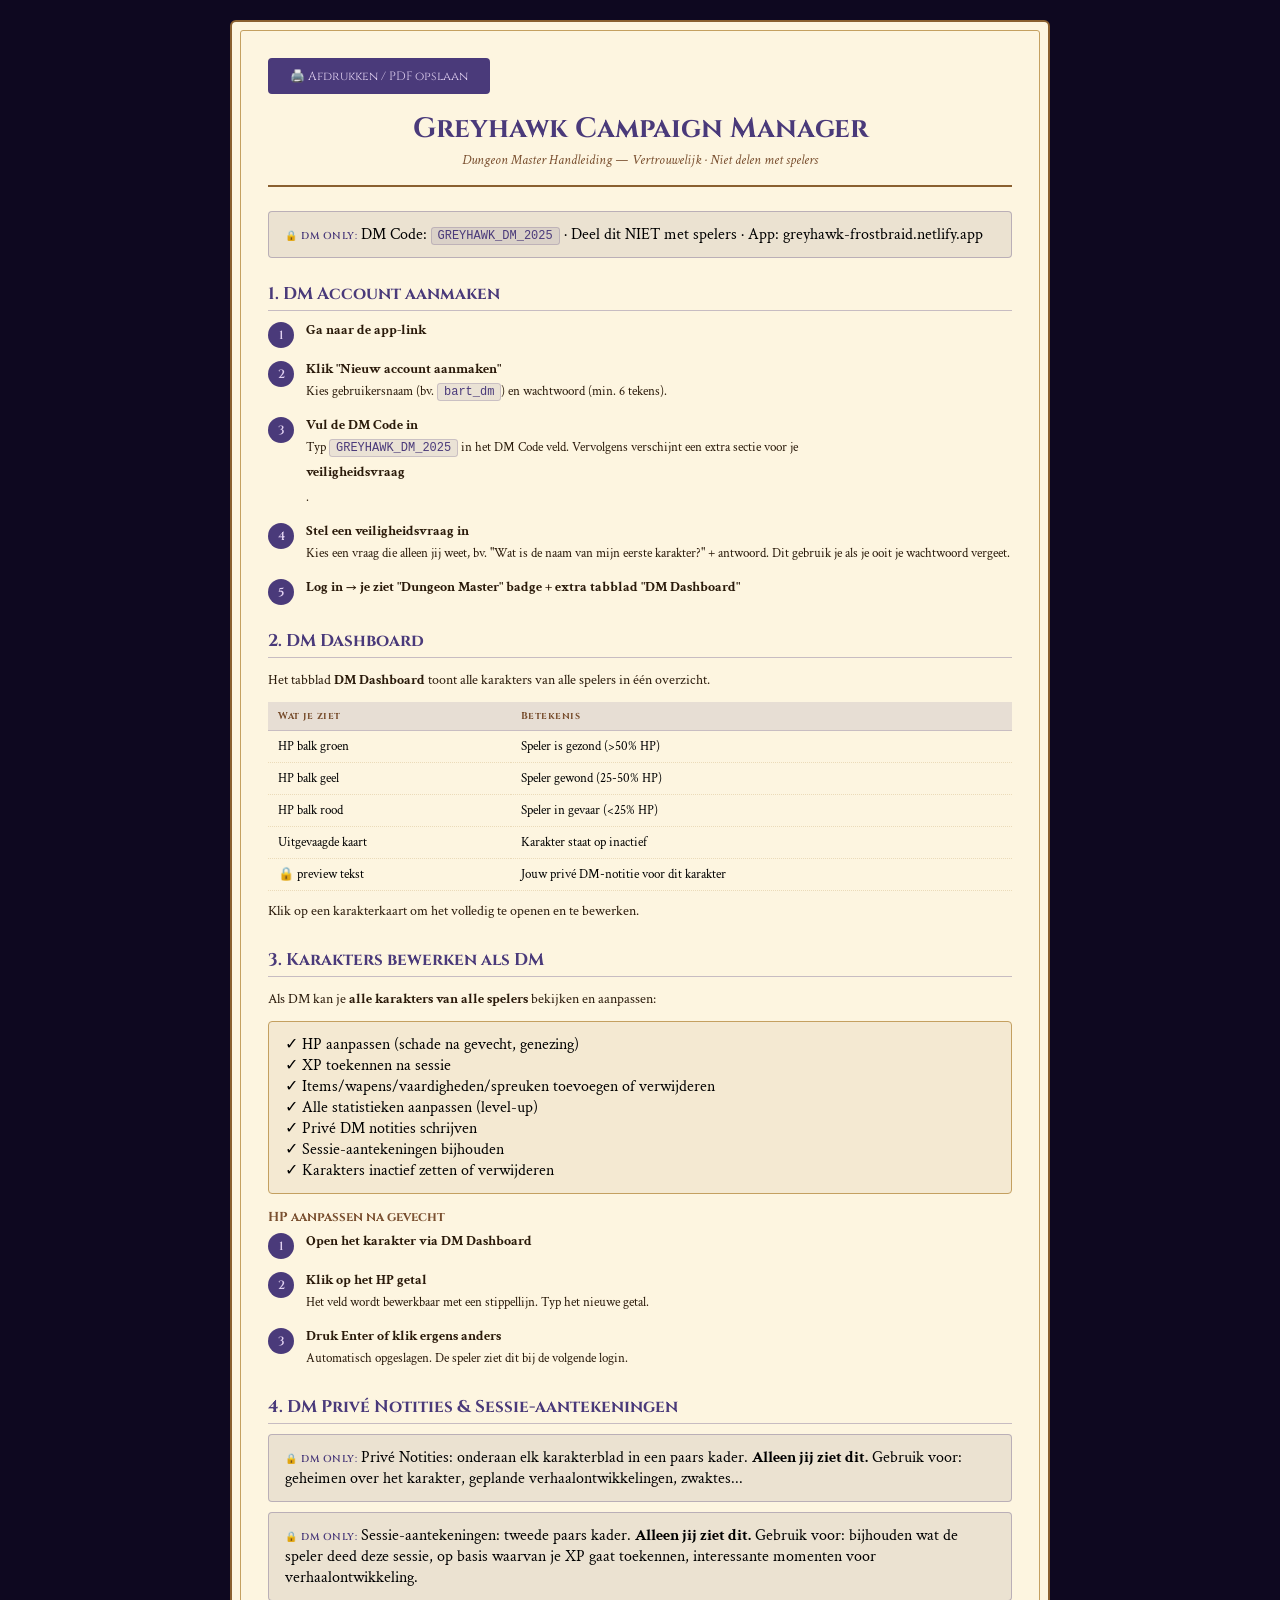
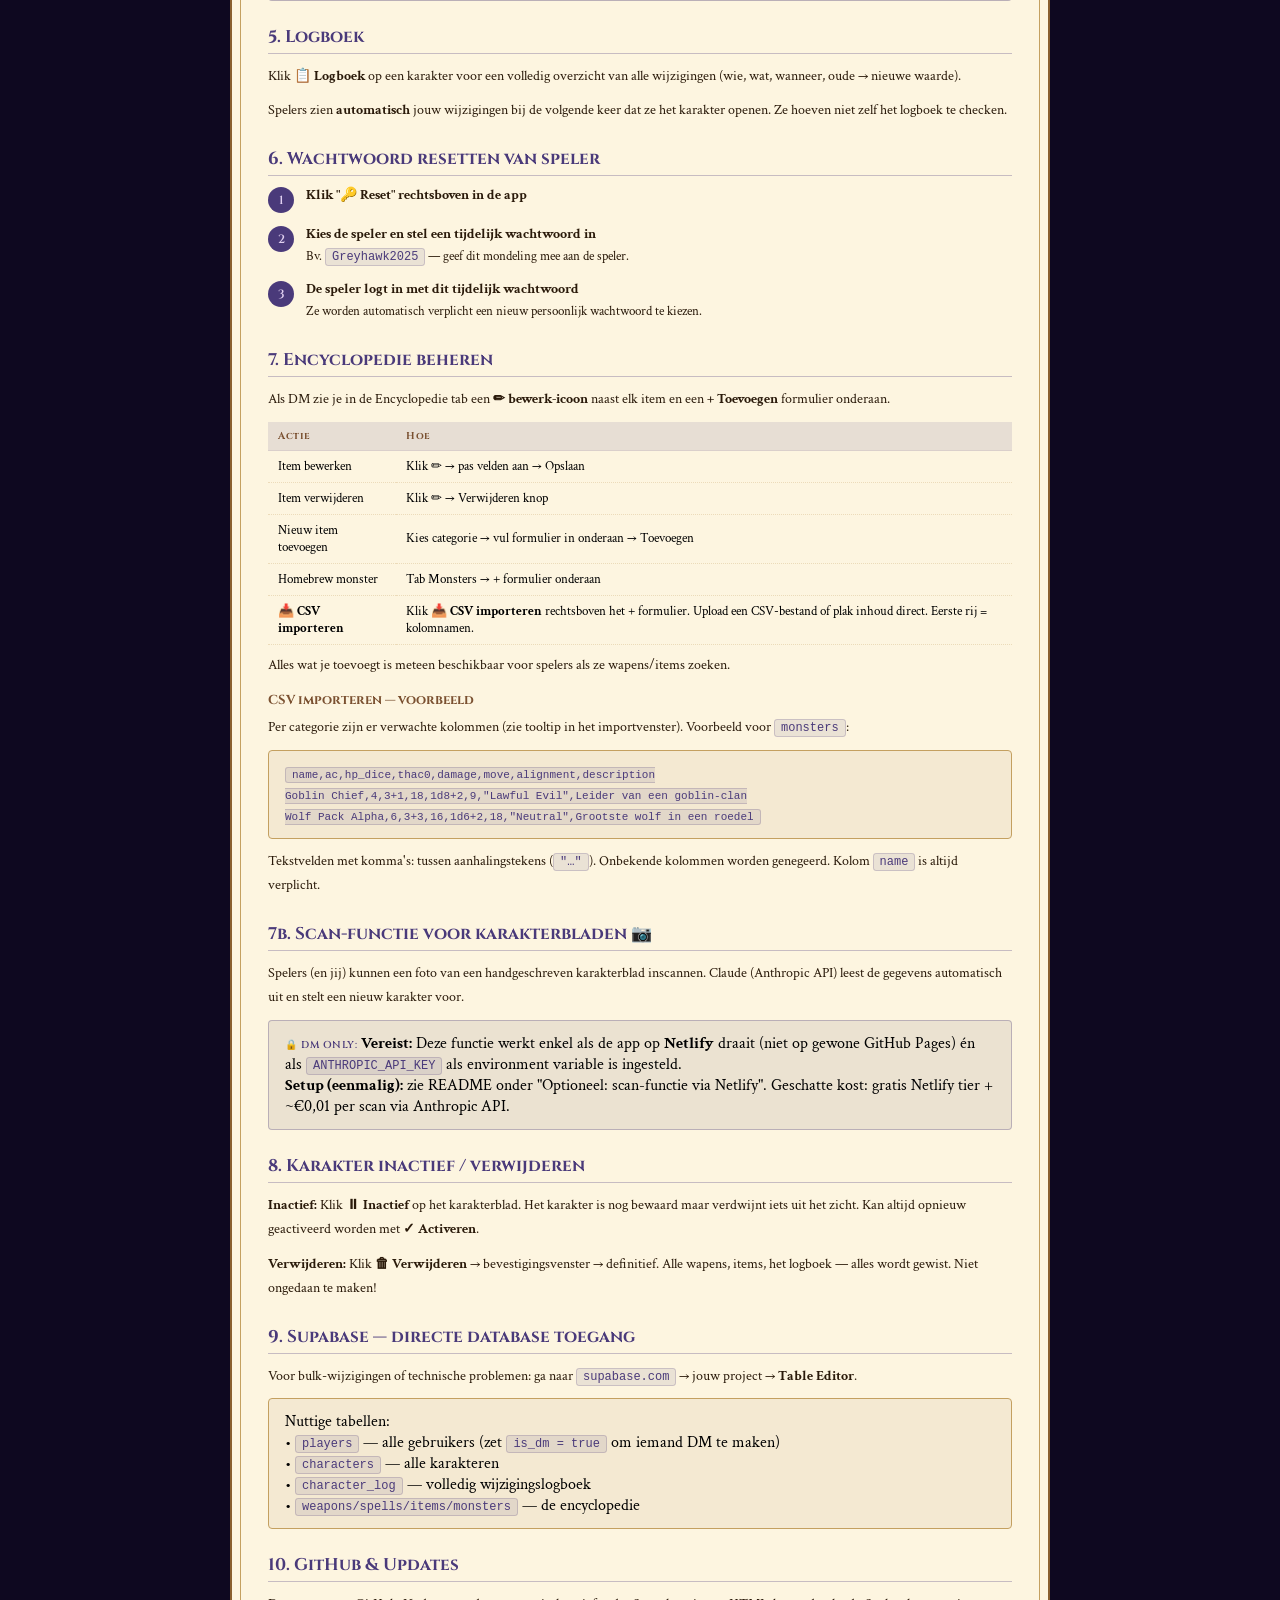
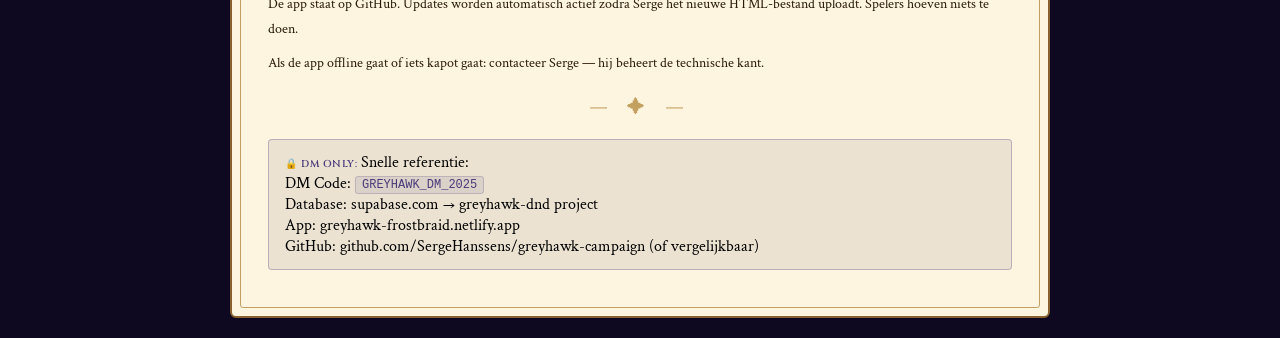
==== handleiding_dm.html @ 98d346c7 "Initial release: Greyhawk Campaign Manager v1.0 Application: - Single-page app split in index.html /" ====
<!DOCTYPE html>
<html lang="nl">
<head>
<meta charset="UTF-8">
<meta name="viewport" content="width=device-width, initial-scale=1.0">
<title>Greyhawk — DM Handleiding (Vertrouwelijk)</title>
<style>
@import url('https://fonts.googleapis.com/css2?family=Cinzel:wght@400;600&family=Crimson+Text:ital,wght@0,400;0,600;1,400&display=swap');
:root{--parch:#fdf5e0;--ink:#2a1a0a;--ink3:#7a5030;--border:#8a6030;--rust:#8a2010;--rust2:#c03020;--blue2:#2a5a9a;--divider:#c4a060;--dm:#1a1030;--dm2:#4a3a7a;--dmt:#c0a0f0;}
*{box-sizing:border-box;margin:0;padding:0;}
body{background:#0e0820;font-family:'Crimson Text',serif;padding:20px;}
.page{max-width:820px;margin:0 auto;background:var(--parch);border:2px solid var(--border);border-radius:6px;padding:36px;position:relative;}
.page::before{content:'';position:absolute;inset:8px;border:1px solid var(--divider);border-radius:3px;pointer-events:none;}
h1{font-family:'Cinzel',serif;font-size:28px;color:var(--dm2);text-align:center;margin-bottom:4px;}
.sub{text-align:center;font-style:italic;color:var(--ink3);font-size:14px;margin-bottom:24px;padding-bottom:16px;border-bottom:2px solid var(--border);}
h2{font-family:'Cinzel',serif;font-size:17px;color:var(--dm2);margin:24px 0 10px;padding-bottom:5px;border-bottom:1px solid rgba(74,58,122,.3);}
h3{font-family:'Cinzel',serif;font-size:13px;color:var(--ink3);margin:14px 0 6px;}
p{font-size:14px;color:var(--ink);line-height:1.75;margin-bottom:10px;}
.box{background:rgba(139,96,48,.08);border:1px solid var(--divider);border-radius:4px;padding:12px 16px;margin:10px 0;}
.dm-box{background:rgba(26,16,48,.08);border:1px solid rgba(74,58,122,.3);border-radius:4px;padding:12px 16px;margin:10px 0;}
.dm-box::before{content:'🔒 DM ONLY: ';font-family:'Cinzel',serif;font-size:10px;font-weight:600;color:var(--dm2);letter-spacing:.5px;}
.warn{background:rgba(138,32,16,.06);border:1px solid rgba(138,32,16,.25);border-radius:4px;padding:10px 14px;margin:10px 0;}
.step{display:flex;gap:12px;margin-bottom:12px;align-items:flex-start;}
.n{background:var(--dm2);color:#e0d0f0;border-radius:50%;width:26px;height:26px;display:flex;align-items:center;justify-content:center;font-family:'Cinzel',serif;font-size:12px;font-weight:600;flex-shrink:0;margin-top:1px;}
.sc{flex:1;}
.sc strong{display:block;font-size:14px;color:var(--ink);margin-bottom:3px;}
.sc p{margin:0;font-size:13px;}
code{background:rgba(74,58,122,.1);border:1px solid rgba(74,58,122,.2);border-radius:3px;padding:1px 6px;font-family:monospace;font-size:12px;color:var(--dm2);}
table{width:100%;border-collapse:collapse;font-size:13px;margin:8px 0;}
th{background:rgba(74,58,122,.12);padding:7px 10px;text-align:left;font-family:'Cinzel',serif;font-size:10px;color:var(--ink3);letter-spacing:.5px;border-bottom:1px solid rgba(74,58,122,.2);}
td{padding:7px 10px;border-bottom:1px dotted rgba(196,160,96,.3);}
.ornament{text-align:center;color:var(--divider);font-size:18px;margin:20px 0;letter-spacing:8px;}
.btn{font-family:'Cinzel',serif;font-size:12px;padding:8px 20px;border-radius:4px;cursor:pointer;border:2px solid var(--dm2);background:var(--dm2);color:#e0d0f0;margin-bottom:16px;}
@media print{.btn{display:none;}.page{border:none;padding:20px;}}
</style>
</head>
<body>
<div class="page">
<button class="btn" onclick="window.print()">🖨️ Afdrukken / PDF opslaan</button>

<h1>Greyhawk Campaign Manager</h1>
<div class="sub">Dungeon Master Handleiding — Vertrouwelijk · Niet delen met spelers</div>

<div class="dm-box" style="margin-bottom:20px;">
DM Code: <code>GREYHAWK_DM_2025</code> · Deel dit NIET met spelers · App: greyhawk-frostbraid.netlify.app
</div>

<h2>1. DM Account aanmaken</h2>
<div class="step"><div class="n">1</div><div class="sc"><strong>Ga naar de app-link</strong></div></div>
<div class="step"><div class="n">2</div><div class="sc"><strong>Klik "Nieuw account aanmaken"</strong><p>Kies gebruikersnaam (bv. <code>bart_dm</code>) en wachtwoord (min. 6 tekens).</p></div></div>
<div class="step"><div class="n">3</div><div class="sc"><strong>Vul de DM Code in</strong><p>Typ <code>GREYHAWK_DM_2025</code> in het DM Code veld. Vervolgens verschijnt een extra sectie voor je <strong>veiligheidsvraag</strong>.</p></div></div>
<div class="step"><div class="n">4</div><div class="sc"><strong>Stel een veiligheidsvraag in</strong><p>Kies een vraag die alleen jij weet, bv. "Wat is de naam van mijn eerste karakter?" + antwoord. Dit gebruik je als je ooit je wachtwoord vergeet.</p></div></div>
<div class="step"><div class="n">5</div><div class="sc"><strong>Log in → je ziet "Dungeon Master" badge + extra tabblad "DM Dashboard"</strong></div></div>

<h2>2. DM Dashboard</h2>
<p>Het tabblad <strong>DM Dashboard</strong> toont alle karakters van alle spelers in één overzicht.</p>
<table>
<tr><th>Wat je ziet</th><th>Betekenis</th></tr>
<tr><td>HP balk groen</td><td>Speler is gezond (>50% HP)</td></tr>
<tr><td>HP balk geel</td><td>Speler gewond (25-50% HP)</td></tr>
<tr><td>HP balk rood</td><td>Speler in gevaar (<25% HP)</td></tr>
<tr><td>Uitgevaagde kaart</td><td>Karakter staat op inactief</td></tr>
<tr><td>🔒 preview tekst</td><td>Jouw privé DM-notitie voor dit karakter</td></tr>
</table>
<p>Klik op een karakterkaart om het volledig te openen en te bewerken.</p>

<h2>3. Karakters bewerken als DM</h2>
<p>Als DM kan je <strong>alle karakters van alle spelers</strong> bekijken en aanpassen:</p>
<div class="box">
✓ HP aanpassen (schade na gevecht, genezing)<br>
✓ XP toekennen na sessie<br>
✓ Items/wapens/vaardigheden/spreuken toevoegen of verwijderen<br>
✓ Alle statistieken aanpassen (level-up)<br>
✓ Privé DM notities schrijven<br>
✓ Sessie-aantekeningen bijhouden<br>
✓ Karakters inactief zetten of verwijderen
</div>

<h3>HP aanpassen na gevecht</h3>
<div class="step"><div class="n">1</div><div class="sc"><strong>Open het karakter via DM Dashboard</strong></div></div>
<div class="step"><div class="n">2</div><div class="sc"><strong>Klik op het HP getal</strong><p>Het veld wordt bewerkbaar met een stippellijn. Typ het nieuwe getal.</p></div></div>
<div class="step"><div class="n">3</div><div class="sc"><strong>Druk Enter of klik ergens anders</strong><p>Automatisch opgeslagen. De speler ziet dit bij de volgende login.</p></div></div>

<h2>4. DM Privé Notities & Sessie-aantekeningen</h2>
<div class="dm-box">Privé Notities: onderaan elk karakterblad in een paars kader. <strong>Alleen jij ziet dit.</strong> Gebruik voor: geheimen over het karakter, geplande verhaalontwikkelingen, zwaktes...</div>
<div class="dm-box">Sessie-aantekeningen: tweede paars kader. <strong>Alleen jij ziet dit.</strong> Gebruik voor: bijhouden wat de speler deed deze sessie, op basis waarvan je XP gaat toekennen, interessante momenten voor verhaalontwikkeling.</div>

<h2>5. Logboek</h2>
<p>Klik <strong>📋 Logboek</strong> op een karakter voor een volledig overzicht van alle wijzigingen (wie, wat, wanneer, oude → nieuwe waarde).</p>
<p>Spelers zien <strong>automatisch</strong> jouw wijzigingen bij de volgende keer dat ze het karakter openen. Ze hoeven niet zelf het logboek te checken.</p>

<h2>6. Wachtwoord resetten van speler</h2>
<div class="step"><div class="n">1</div><div class="sc"><strong>Klik "🔑 Reset" rechtsboven in de app</strong></div></div>
<div class="step"><div class="n">2</div><div class="sc"><strong>Kies de speler en stel een tijdelijk wachtwoord in</strong><p>Bv. <code>Greyhawk2025</code> — geef dit mondeling mee aan de speler.</p></div></div>
<div class="step"><div class="n">3</div><div class="sc"><strong>De speler logt in met dit tijdelijk wachtwoord</strong><p>Ze worden automatisch verplicht een nieuw persoonlijk wachtwoord te kiezen.</p></div></div>

<h2>7. Encyclopedie beheren</h2>
<p>Als DM zie je in de Encyclopedie tab een <strong>✏ bewerk-icoon</strong> naast elk item en een <strong>+ Toevoegen</strong> formulier onderaan.</p>
<table>
<tr><th>Actie</th><th>Hoe</th></tr>
<tr><td>Item bewerken</td><td>Klik ✏ → pas velden aan → Opslaan</td></tr>
<tr><td>Item verwijderen</td><td>Klik ✏ → Verwijderen knop</td></tr>
<tr><td>Nieuw item toevoegen</td><td>Kies categorie → vul formulier in onderaan → Toevoegen</td></tr>
<tr><td>Homebrew monster</td><td>Tab Monsters → + formulier onderaan</td></tr>
<tr><td><strong>📥 CSV importeren</strong></td><td>Klik <strong>📥 CSV importeren</strong> rechtsboven het + formulier. Upload een CSV-bestand of plak inhoud direct. Eerste rij = kolomnamen.</td></tr>
</table>
<p>Alles wat je toevoegt is meteen beschikbaar voor spelers als ze wapens/items zoeken.</p>

<h3>CSV importeren — voorbeeld</h3>
<p>Per categorie zijn er verwachte kolommen (zie tooltip in het importvenster). Voorbeeld voor <code>monsters</code>:</p>
<div class="box">
<code style="white-space:pre;font-size:11px;">name,ac,hp_dice,thac0,damage,move,alignment,description
Goblin Chief,4,3+1,18,1d8+2,9,"Lawful Evil",Leider van een goblin-clan
Wolf Pack Alpha,6,3+3,16,1d6+2,18,"Neutral",Grootste wolf in een roedel</code>
</div>
<p>Tekstvelden met komma's: tussen aanhalingstekens (<code>"…"</code>). Onbekende kolommen worden genegeerd. Kolom <code>name</code> is altijd verplicht.</p>

<h2>7b. Scan-functie voor karakterbladen 📷</h2>
<p>Spelers (en jij) kunnen een foto van een handgeschreven karakterblad inscannen. Claude (Anthropic API) leest de gegevens automatisch uit en stelt een nieuw karakter voor.</p>
<div class="dm-box">
<strong>Vereist:</strong> Deze functie werkt enkel als de app op <strong>Netlify</strong> draait (niet op gewone GitHub Pages) én als <code>ANTHROPIC_API_KEY</code> als environment variable is ingesteld.<br>
<strong>Setup (eenmalig):</strong> zie README onder "Optioneel: scan-functie via Netlify". Geschatte kost: gratis Netlify tier + ~€0,01 per scan via Anthropic API.
</div>

<h2>8. Karakter inactief / verwijderen</h2>
<p><strong>Inactief:</strong> Klik <strong>⏸ Inactief</strong> op het karakterblad. Het karakter is nog bewaard maar verdwijnt iets uit het zicht. Kan altijd opnieuw geactiveerd worden met <strong>✓ Activeren</strong>.</p>
<p><strong>Verwijderen:</strong> Klik <strong>🗑 Verwijderen</strong> → bevestigingsvenster → definitief. Alle wapens, items, het logboek — alles wordt gewist. Niet ongedaan te maken!</p>

<h2>9. Supabase — directe database toegang</h2>
<p>Voor bulk-wijzigingen of technische problemen: ga naar <code>supabase.com</code> → jouw project → <strong>Table Editor</strong>.</p>
<div class="box">
Nuttige tabellen:<br>
• <code>players</code> — alle gebruikers (zet <code>is_dm = true</code> om iemand DM te maken)<br>
• <code>characters</code> — alle karakteren<br>
• <code>character_log</code> — volledig wijzigingslogboek<br>
• <code>weapons/spells/items/monsters</code> — de encyclopedie
</div>

<h2>10. GitHub & Updates</h2>
<p>De app staat op GitHub. Updates worden automatisch actief zodra Serge het nieuwe HTML-bestand uploadt. Spelers hoeven niets te doen.</p>
<p>Als de app offline gaat of iets kapot gaat: contacteer Serge — hij beheert de technische kant.</p>

<div class="ornament">⸻ ✦ ⸻</div>
<div class="dm-box">
Snelle referentie:<br>
DM Code: <code>GREYHAWK_DM_2025</code><br>
Database: supabase.com → greyhawk-dnd project<br>
App: greyhawk-frostbraid.netlify.app<br>
GitHub: github.com/SergeHanssens/greyhawk-campaign (of vergelijkbaar)
</div>
</div>
</body>
</html>
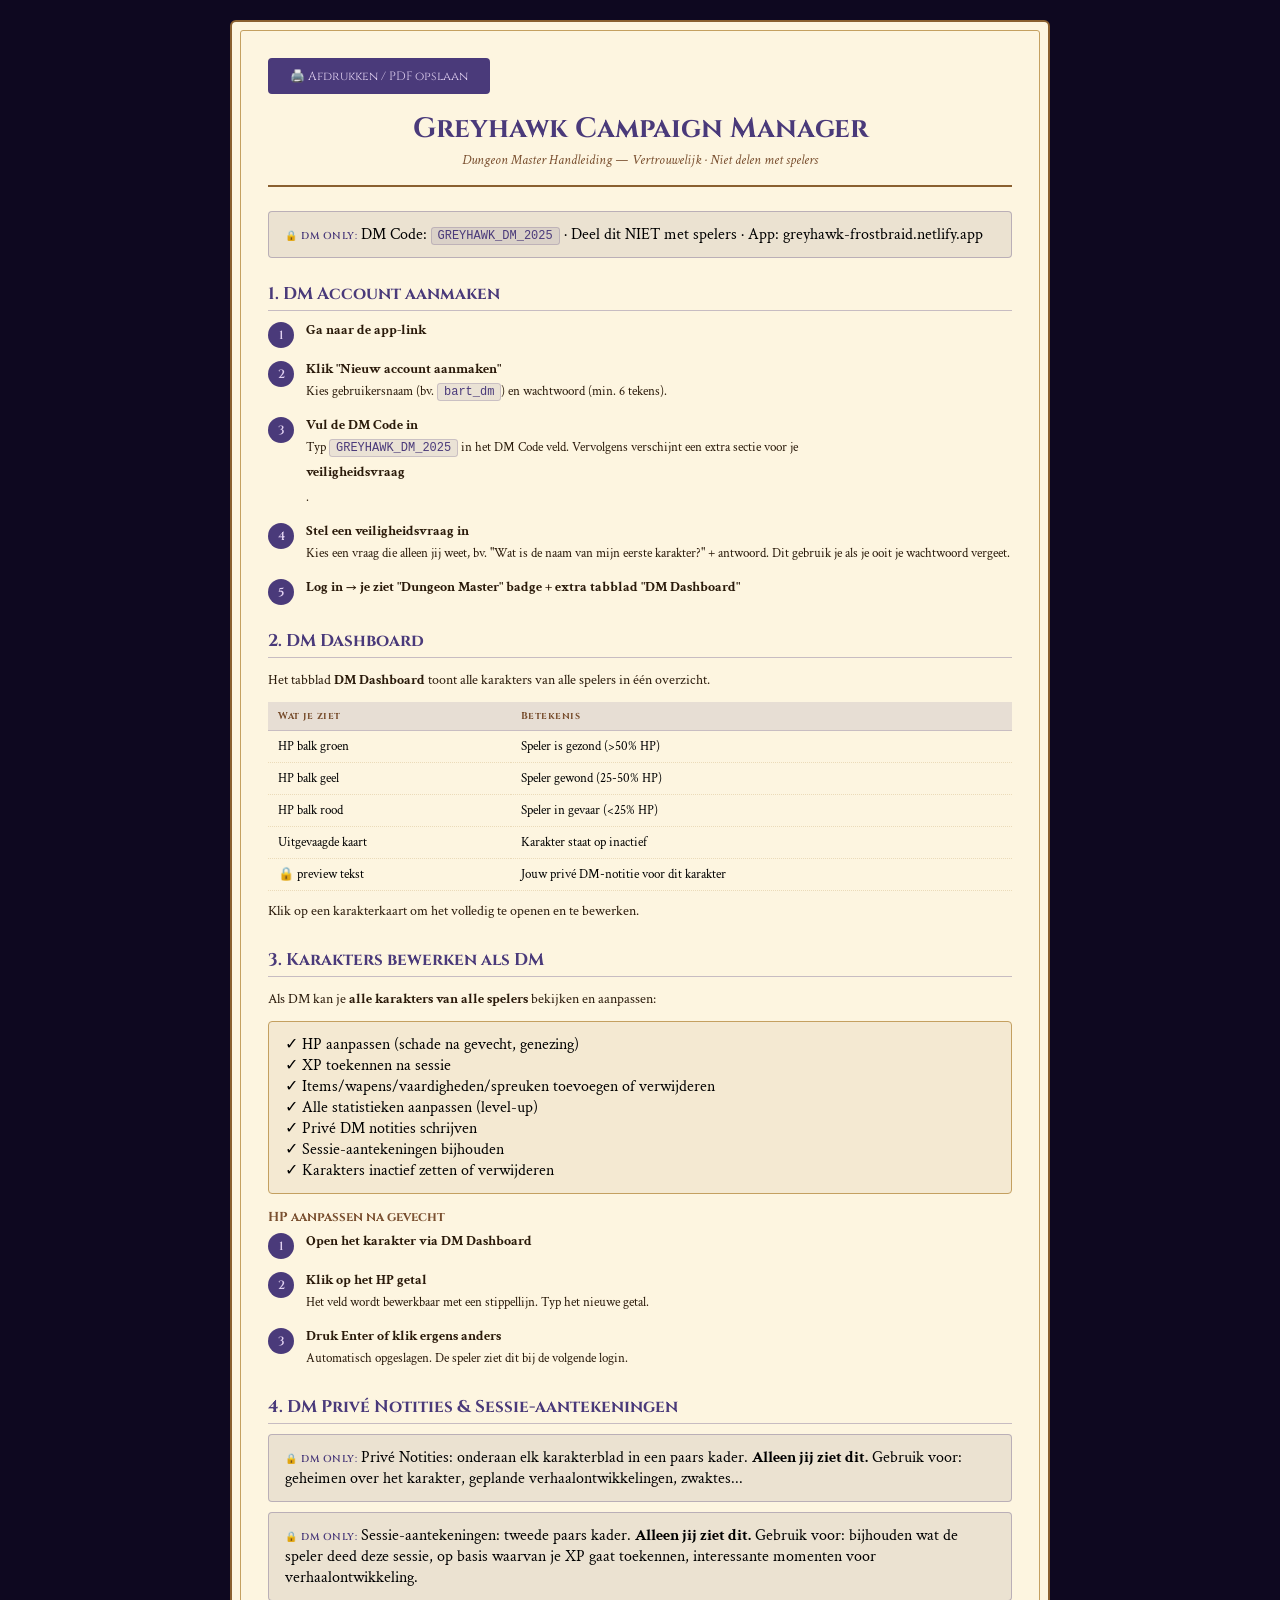
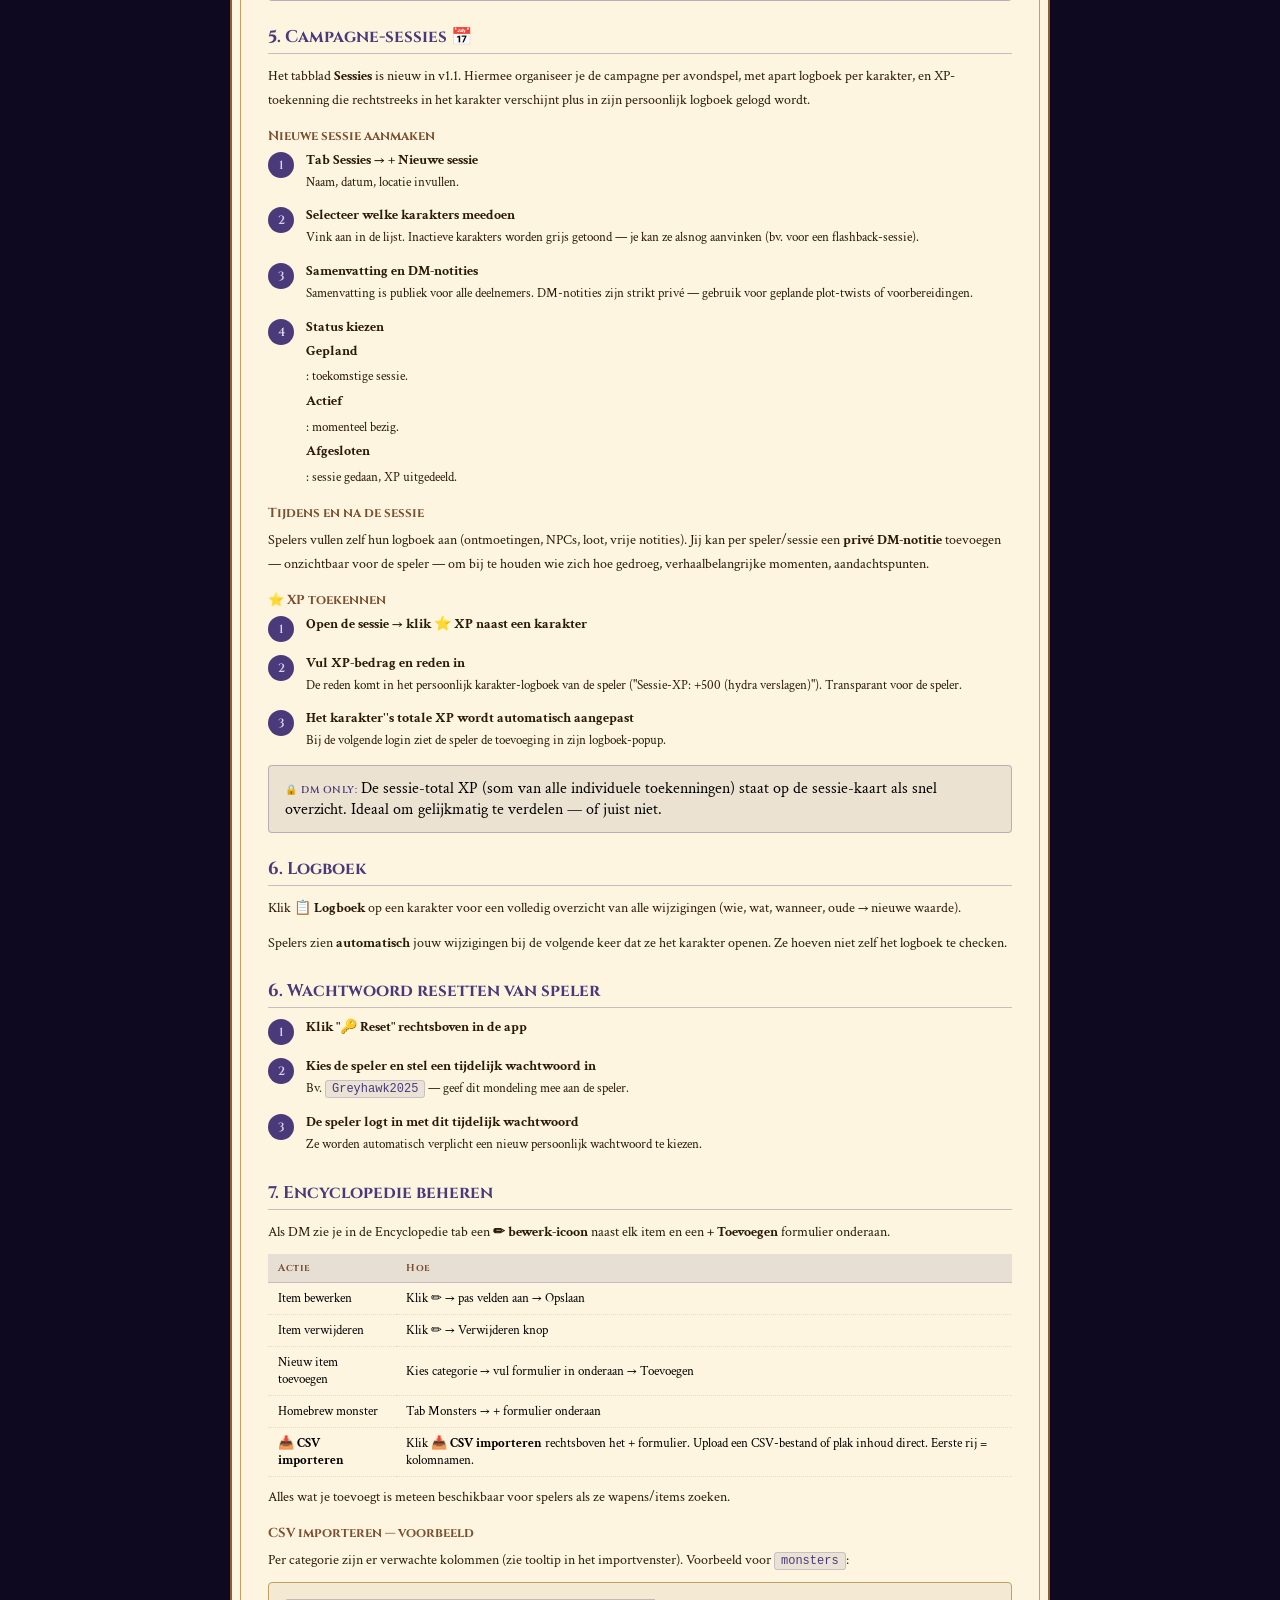
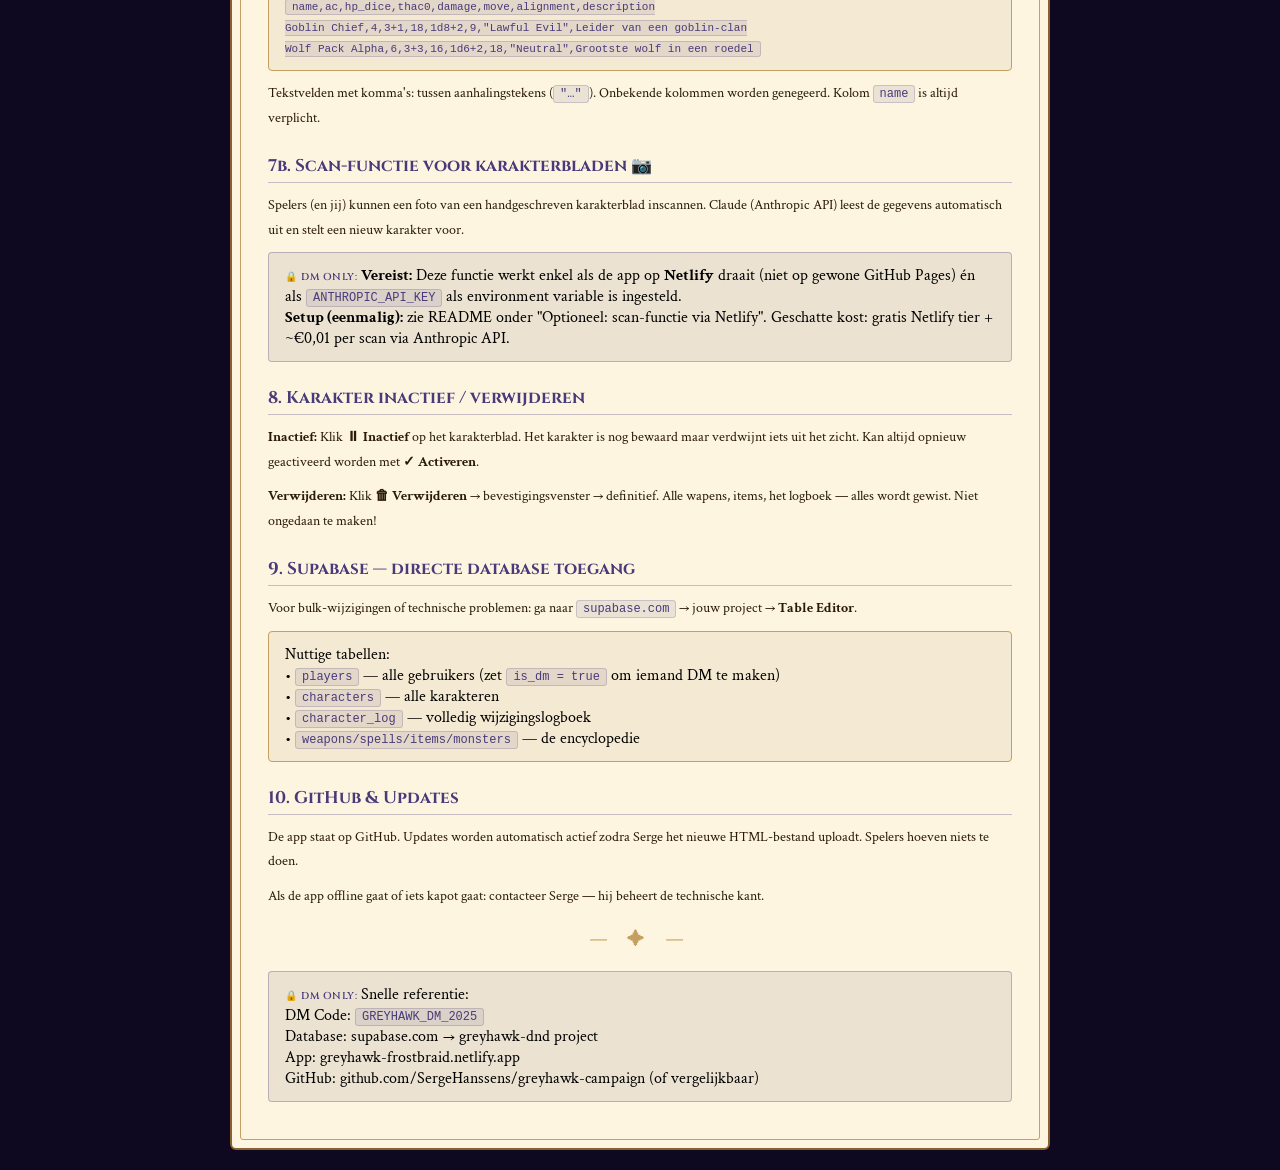
==== commit ec3f071f: "v1.1: sessions feature + schema consolidation + Pages workflow New feature — Campagne-sessies: - ses" ====
--- a/handleiding_dm.html
+++ b/handleiding_dm.html
@@ -85,7 +85,25 @@
 <div class="dm-box">Privé Notities: onderaan elk karakterblad in een paars kader. <strong>Alleen jij ziet dit.</strong> Gebruik voor: geheimen over het karakter, geplande verhaalontwikkelingen, zwaktes...</div>
 <div class="dm-box">Sessie-aantekeningen: tweede paars kader. <strong>Alleen jij ziet dit.</strong> Gebruik voor: bijhouden wat de speler deed deze sessie, op basis waarvan je XP gaat toekennen, interessante momenten voor verhaalontwikkeling.</div>
 
-<h2>5. Logboek</h2>
+<h2>5. Campagne-sessies 📅</h2>
+<p>Het tabblad <strong>Sessies</strong> is nieuw in v1.1. Hiermee organiseer je de campagne per avondspel, met apart logboek per karakter, en XP-toekenning die rechtstreeks in het karakter verschijnt plus in zijn persoonlijk logboek gelogd wordt.</p>
+
+<h3>Nieuwe sessie aanmaken</h3>
+<div class="step"><div class="n">1</div><div class="sc"><strong>Tab Sessies → + Nieuwe sessie</strong><p>Naam, datum, locatie invullen.</p></div></div>
+<div class="step"><div class="n">2</div><div class="sc"><strong>Selecteer welke karakters meedoen</strong><p>Vink aan in de lijst. Inactieve karakters worden grijs getoond — je kan ze alsnog aanvinken (bv. voor een flashback-sessie).</p></div></div>
+<div class="step"><div class="n">3</div><div class="sc"><strong>Samenvatting en DM-notities</strong><p>Samenvatting is publiek voor alle deelnemers. DM-notities zijn strikt privé — gebruik voor geplande plot-twists of voorbereidingen.</p></div></div>
+<div class="step"><div class="n">4</div><div class="sc"><strong>Status kiezen</strong><p><strong>Gepland</strong>: toekomstige sessie. <strong>Actief</strong>: momenteel bezig. <strong>Afgesloten</strong>: sessie gedaan, XP uitgedeeld.</p></div></div>
+
+<h3>Tijdens en na de sessie</h3>
+<p>Spelers vullen zelf hun logboek aan (ontmoetingen, NPCs, loot, vrije notities). Jij kan per speler/sessie een <strong>privé DM-notitie</strong> toevoegen — onzichtbaar voor de speler — om bij te houden wie zich hoe gedroeg, verhaalbelangrijke momenten, aandachtspunten.</p>
+
+<h3>⭐ XP toekennen</h3>
+<div class="step"><div class="n">1</div><div class="sc"><strong>Open de sessie → klik ⭐ XP naast een karakter</strong></div></div>
+<div class="step"><div class="n">2</div><div class="sc"><strong>Vul XP-bedrag en reden in</strong><p>De reden komt in het persoonlijk karakter-logboek van de speler ("Sessie-XP: +500 (hydra verslagen)"). Transparant voor de speler.</p></div></div>
+<div class="step"><div class="n">3</div><div class="sc"><strong>Het karakter''s totale XP wordt automatisch aangepast</strong><p>Bij de volgende login ziet de speler de toevoeging in zijn logboek-popup.</p></div></div>
+<div class="dm-box">De sessie-total XP (som van alle individuele toekenningen) staat op de sessie-kaart als snel overzicht. Ideaal om gelijkmatig te verdelen — of juist niet.</div>
+
+<h2>6. Logboek</h2>
 <p>Klik <strong>📋 Logboek</strong> op een karakter voor een volledig overzicht van alle wijzigingen (wie, wat, wanneer, oude → nieuwe waarde).</p>
 <p>Spelers zien <strong>automatisch</strong> jouw wijzigingen bij de volgende keer dat ze het karakter openen. Ze hoeven niet zelf het logboek te checken.</p>
 
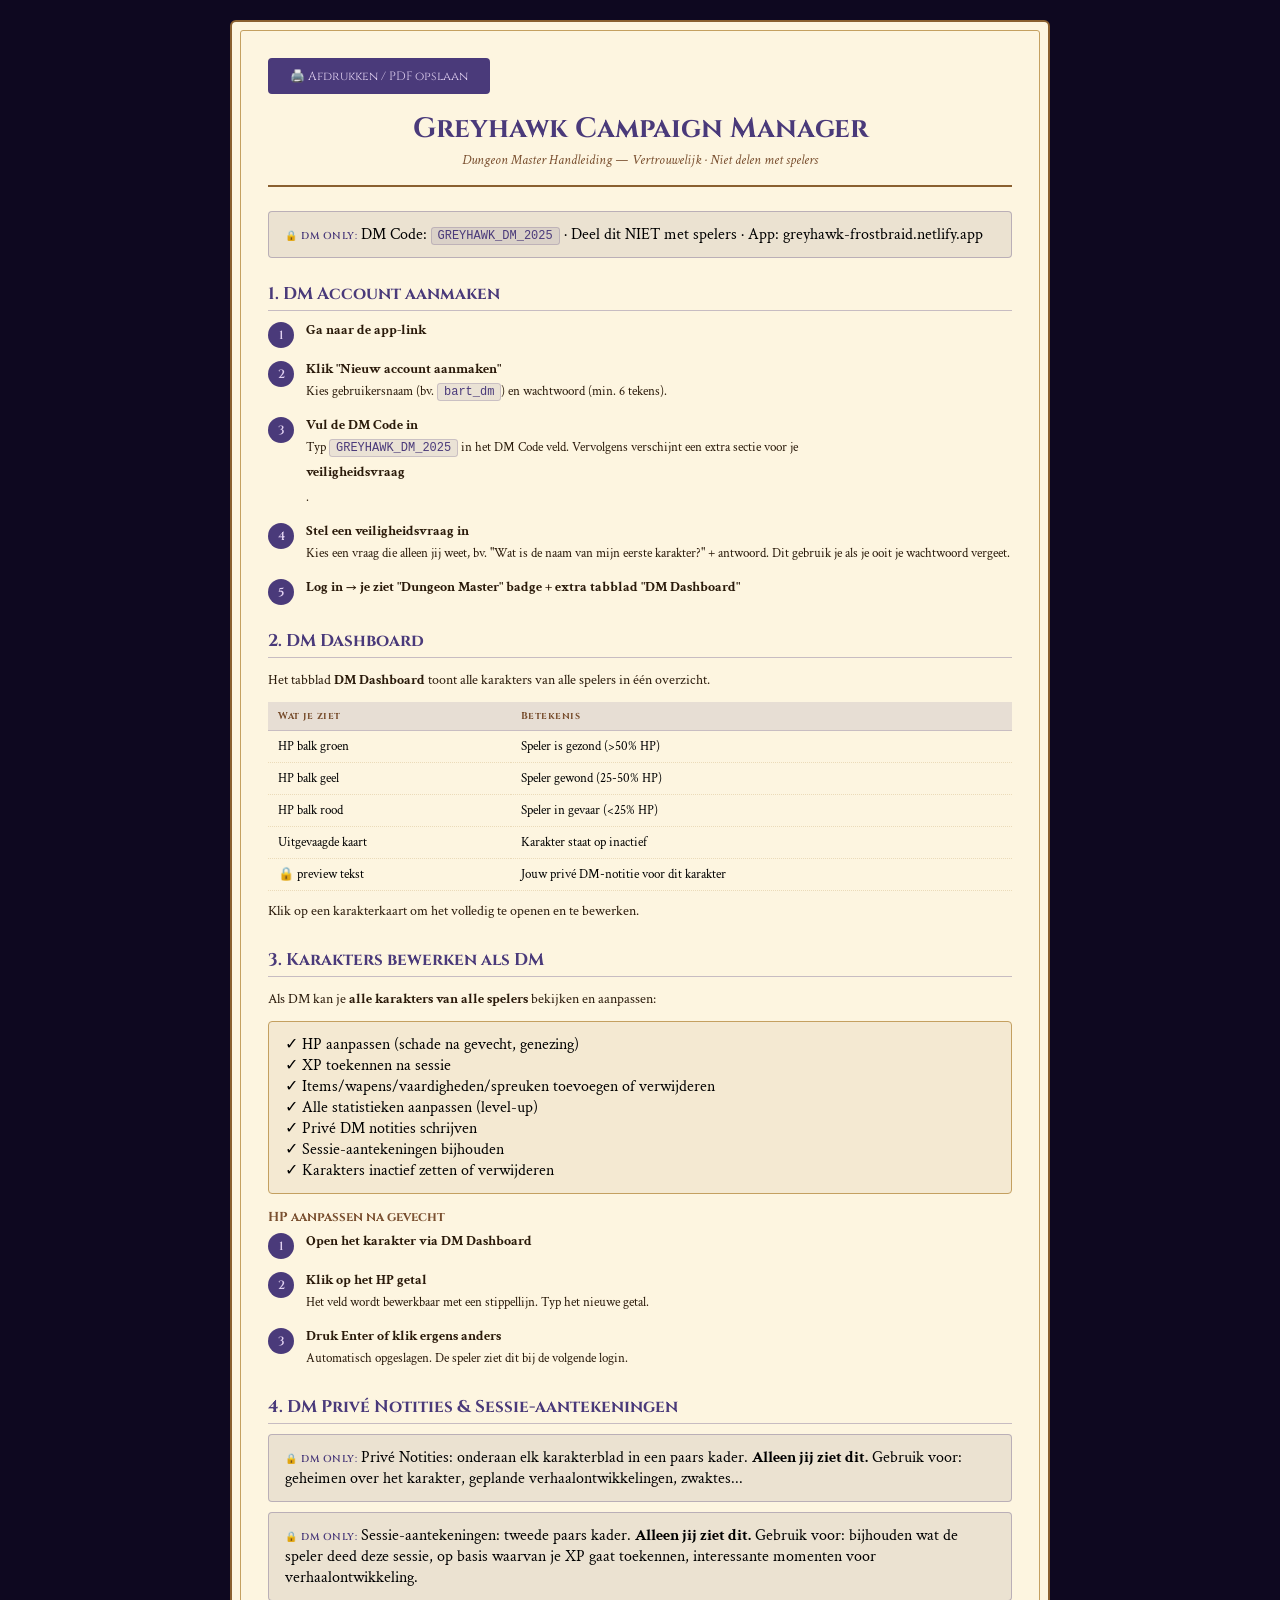
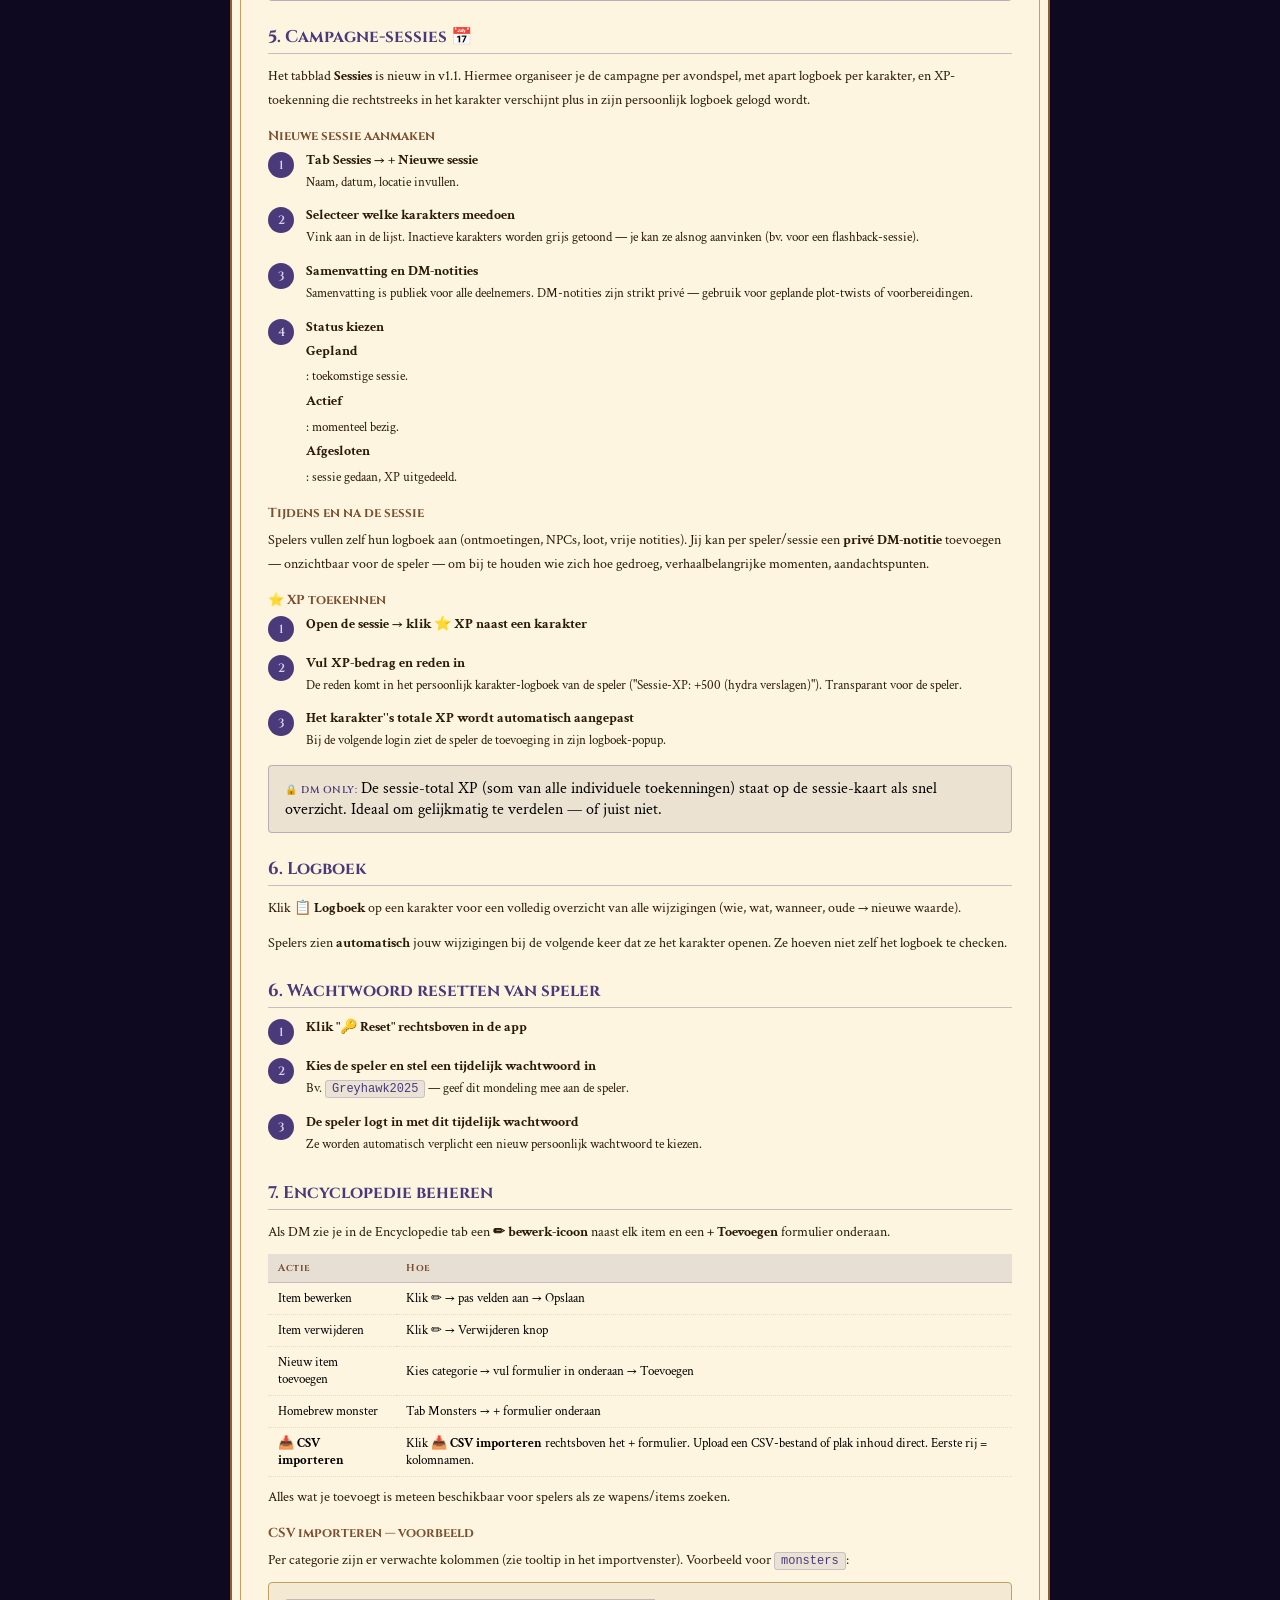
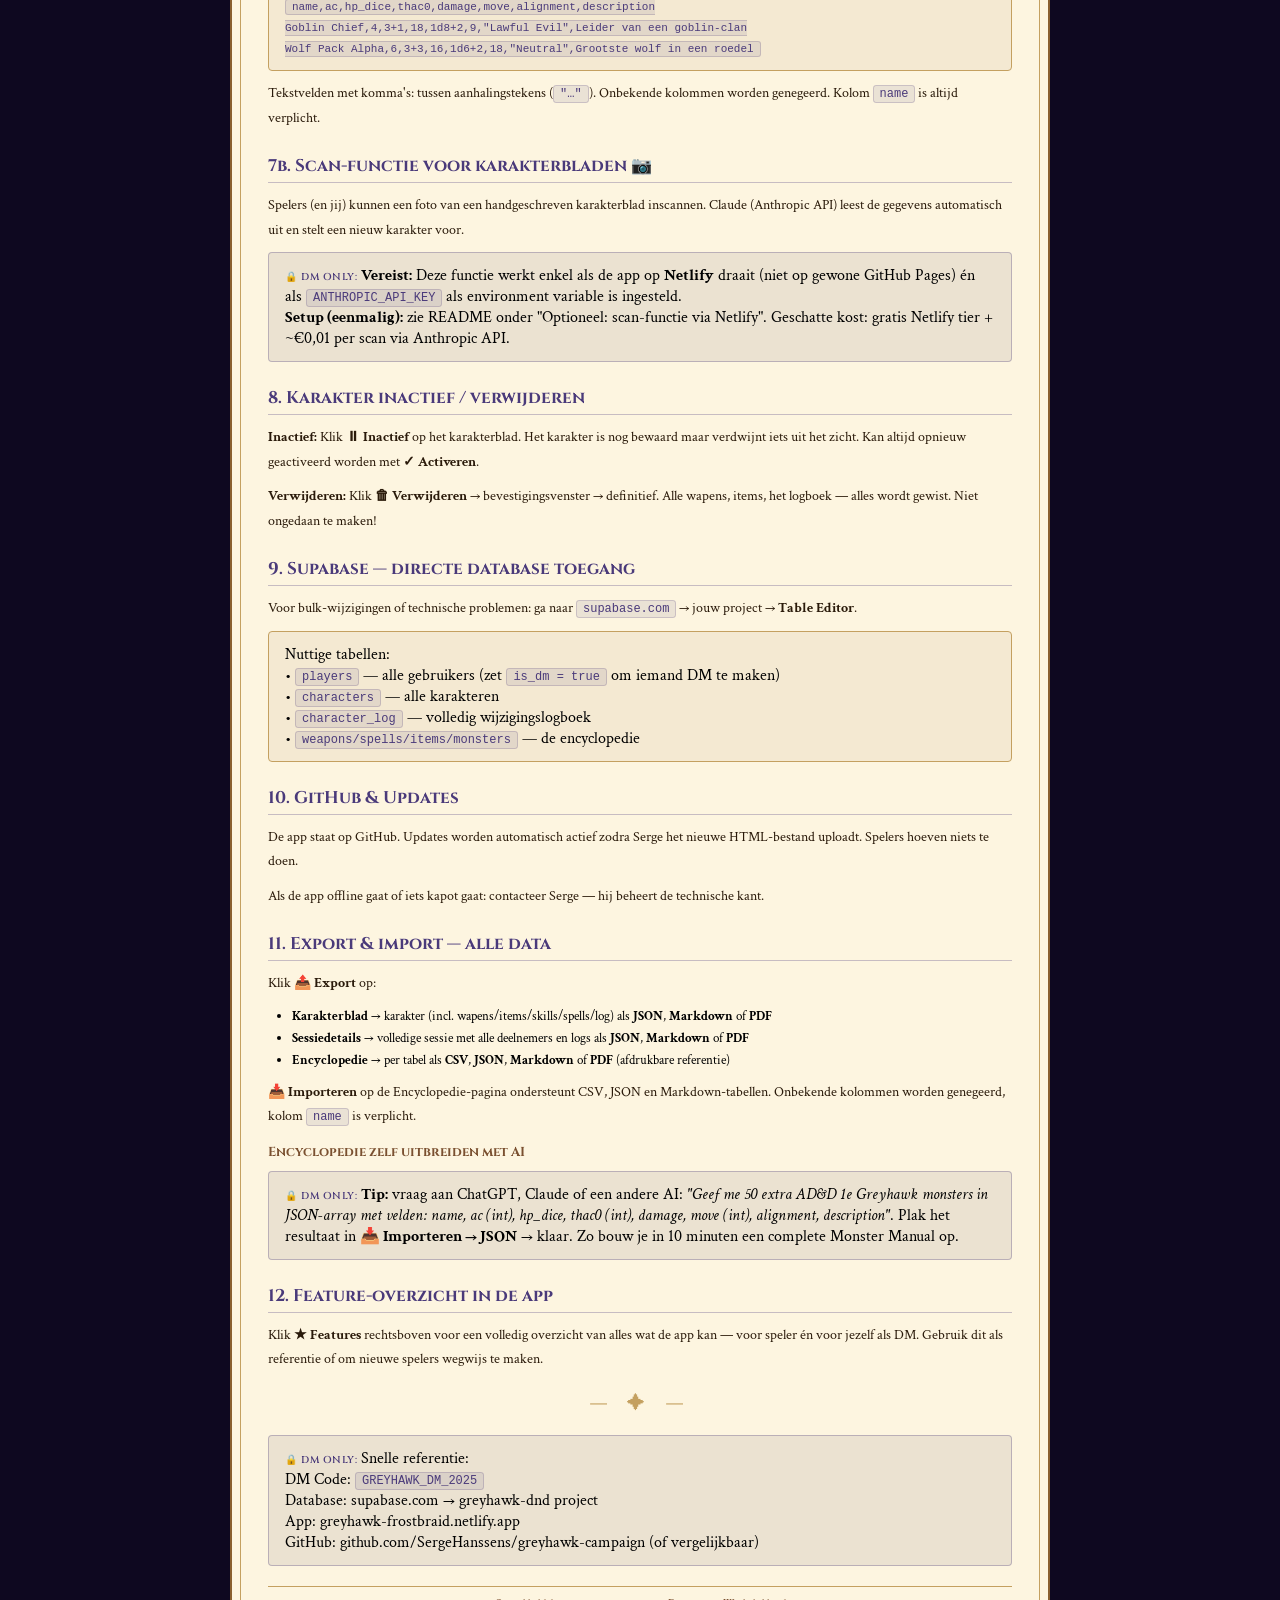
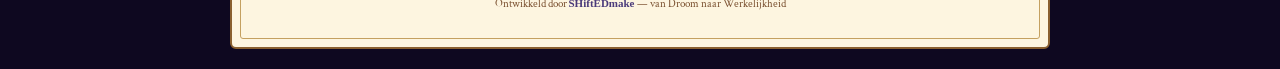
==== commit cd68f6c7: "v1.2: full export/import (CSV/JSON/MD/PDF) + feature overview + extra encyclopedia + SHiftEDmake cre" ====
--- a/handleiding_dm.html
+++ b/handleiding_dm.html
@@ -158,6 +158,23 @@
 <p>De app staat op GitHub. Updates worden automatisch actief zodra Serge het nieuwe HTML-bestand uploadt. Spelers hoeven niets te doen.</p>
 <p>Als de app offline gaat of iets kapot gaat: contacteer Serge — hij beheert de technische kant.</p>
 
+<h2>11. Export & import — alle data</h2>
+<p>Klik <strong>📤 Export</strong> op:</p>
+<ul style="font-size:13px;line-height:1.7;margin:8px 0 8px 24px;">
+  <li><strong>Karakterblad</strong> → karakter (incl. wapens/items/skills/spells/log) als <strong>JSON</strong>, <strong>Markdown</strong> of <strong>PDF</strong></li>
+  <li><strong>Sessiedetails</strong> → volledige sessie met alle deelnemers en logs als <strong>JSON</strong>, <strong>Markdown</strong> of <strong>PDF</strong></li>
+  <li><strong>Encyclopedie</strong> → per tabel als <strong>CSV</strong>, <strong>JSON</strong>, <strong>Markdown</strong> of <strong>PDF</strong> (afdrukbare referentie)</li>
+</ul>
+<p><strong>📥 Importeren</strong> op de Encyclopedie-pagina ondersteunt CSV, JSON en Markdown-tabellen. Onbekende kolommen worden genegeerd, kolom <code>name</code> is verplicht.</p>
+
+<h3>Encyclopedie zelf uitbreiden met AI</h3>
+<div class="dm-box">
+<strong>Tip:</strong> vraag aan ChatGPT, Claude of een andere AI: <em>"Geef me 50 extra AD&D 1e Greyhawk monsters in JSON-array met velden: name, ac (int), hp_dice, thac0 (int), damage, move (int), alignment, description"</em>. Plak het resultaat in <strong>📥 Importeren → JSON</strong> → klaar. Zo bouw je in 10 minuten een complete Monster Manual op.
+</div>
+
+<h2>12. Feature-overzicht in de app</h2>
+<p>Klik <strong>★ Features</strong> rechtsboven voor een volledig overzicht van alles wat de app kan — voor speler én voor jezelf als DM. Gebruik dit als referentie of om nieuwe spelers wegwijs te maken.</p>
+
 <div class="ornament">⸻ ✦ ⸻</div>
 <div class="dm-box">
 Snelle referentie:<br>
@@ -166,6 +183,9 @@
 App: greyhawk-frostbraid.netlify.app<br>
 GitHub: github.com/SergeHanssens/greyhawk-campaign (of vergelijkbaar)
 </div>
+<div style="margin-top:20px;text-align:center;font-size:11px;color:#7a5030;border-top:1px solid #c4a060;padding-top:10px;">
+  Ontwikkeld door <a href="https://shiftedmake.com" style="color:#4a3a7a;text-decoration:none;font-weight:600;">SHiftEDmake</a> — van Droom naar Werkelijkheid
+</div>
 </div>
 </body>
 </html>
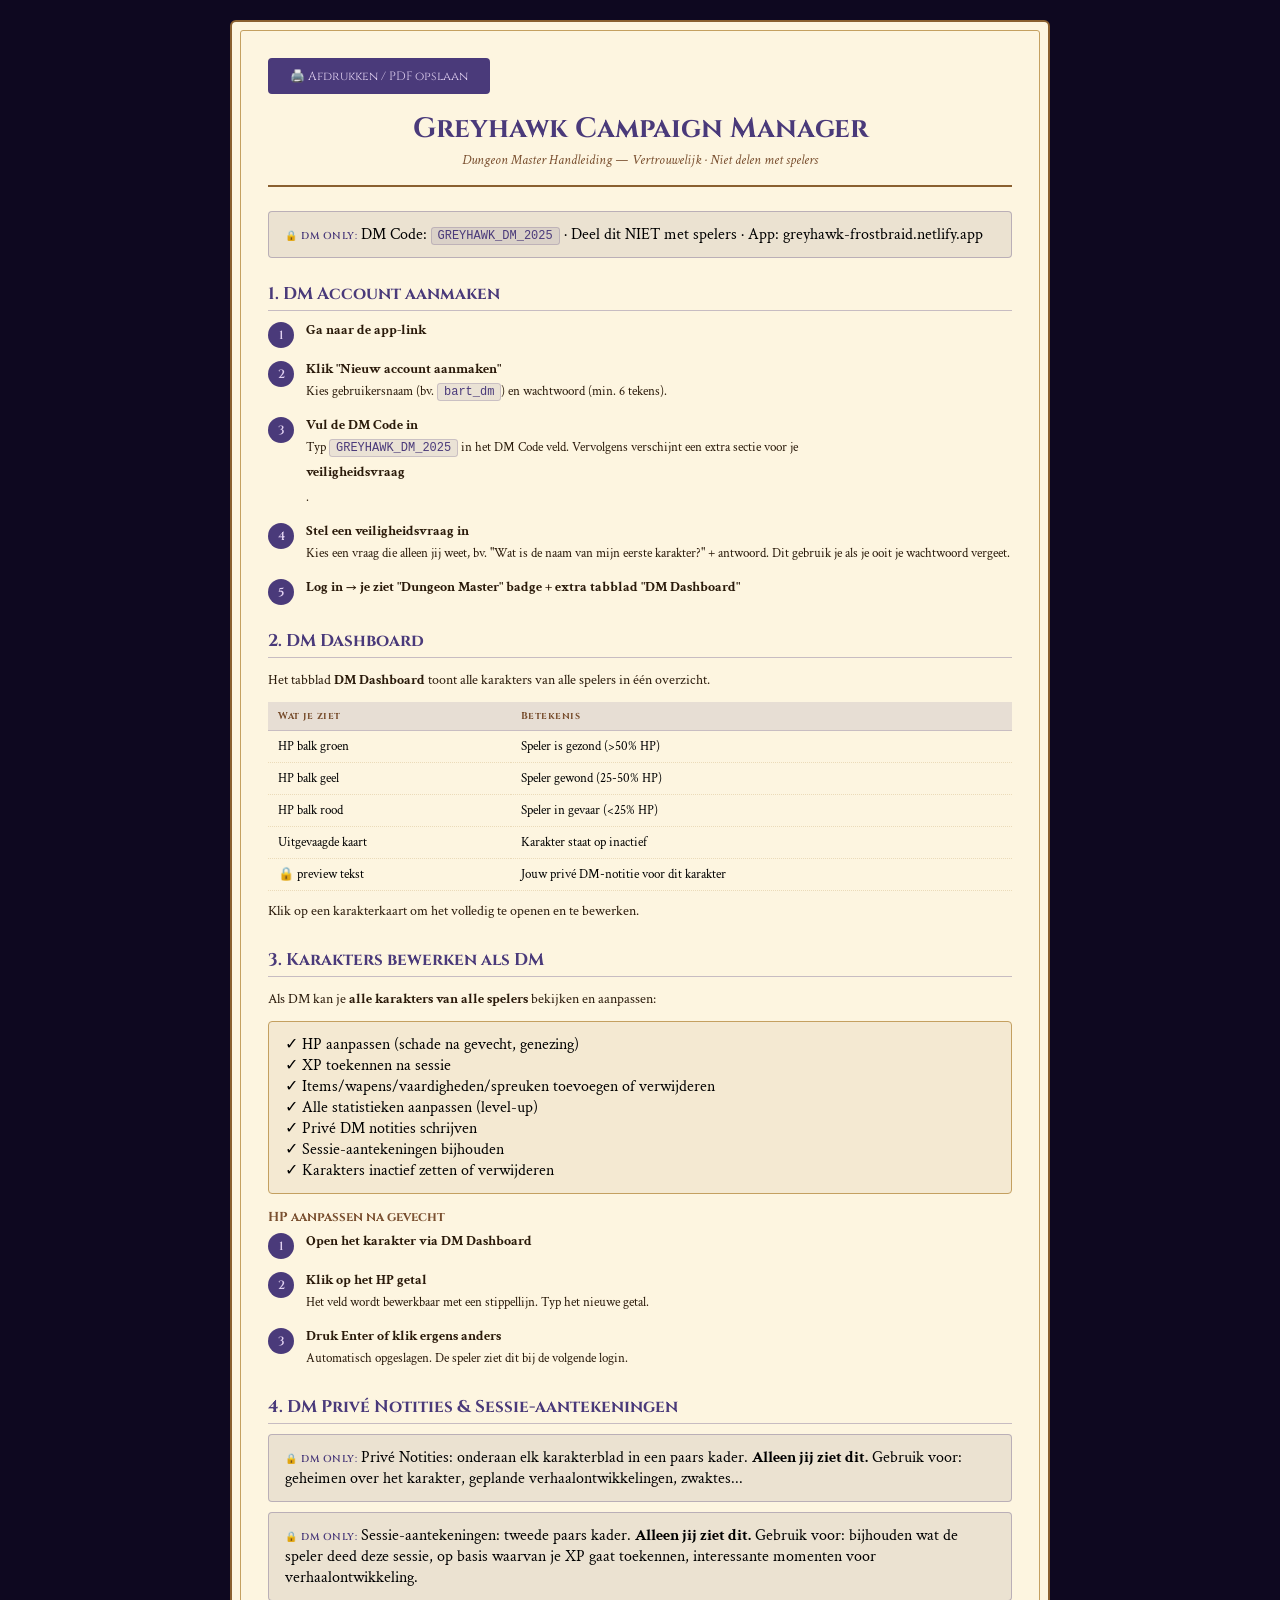
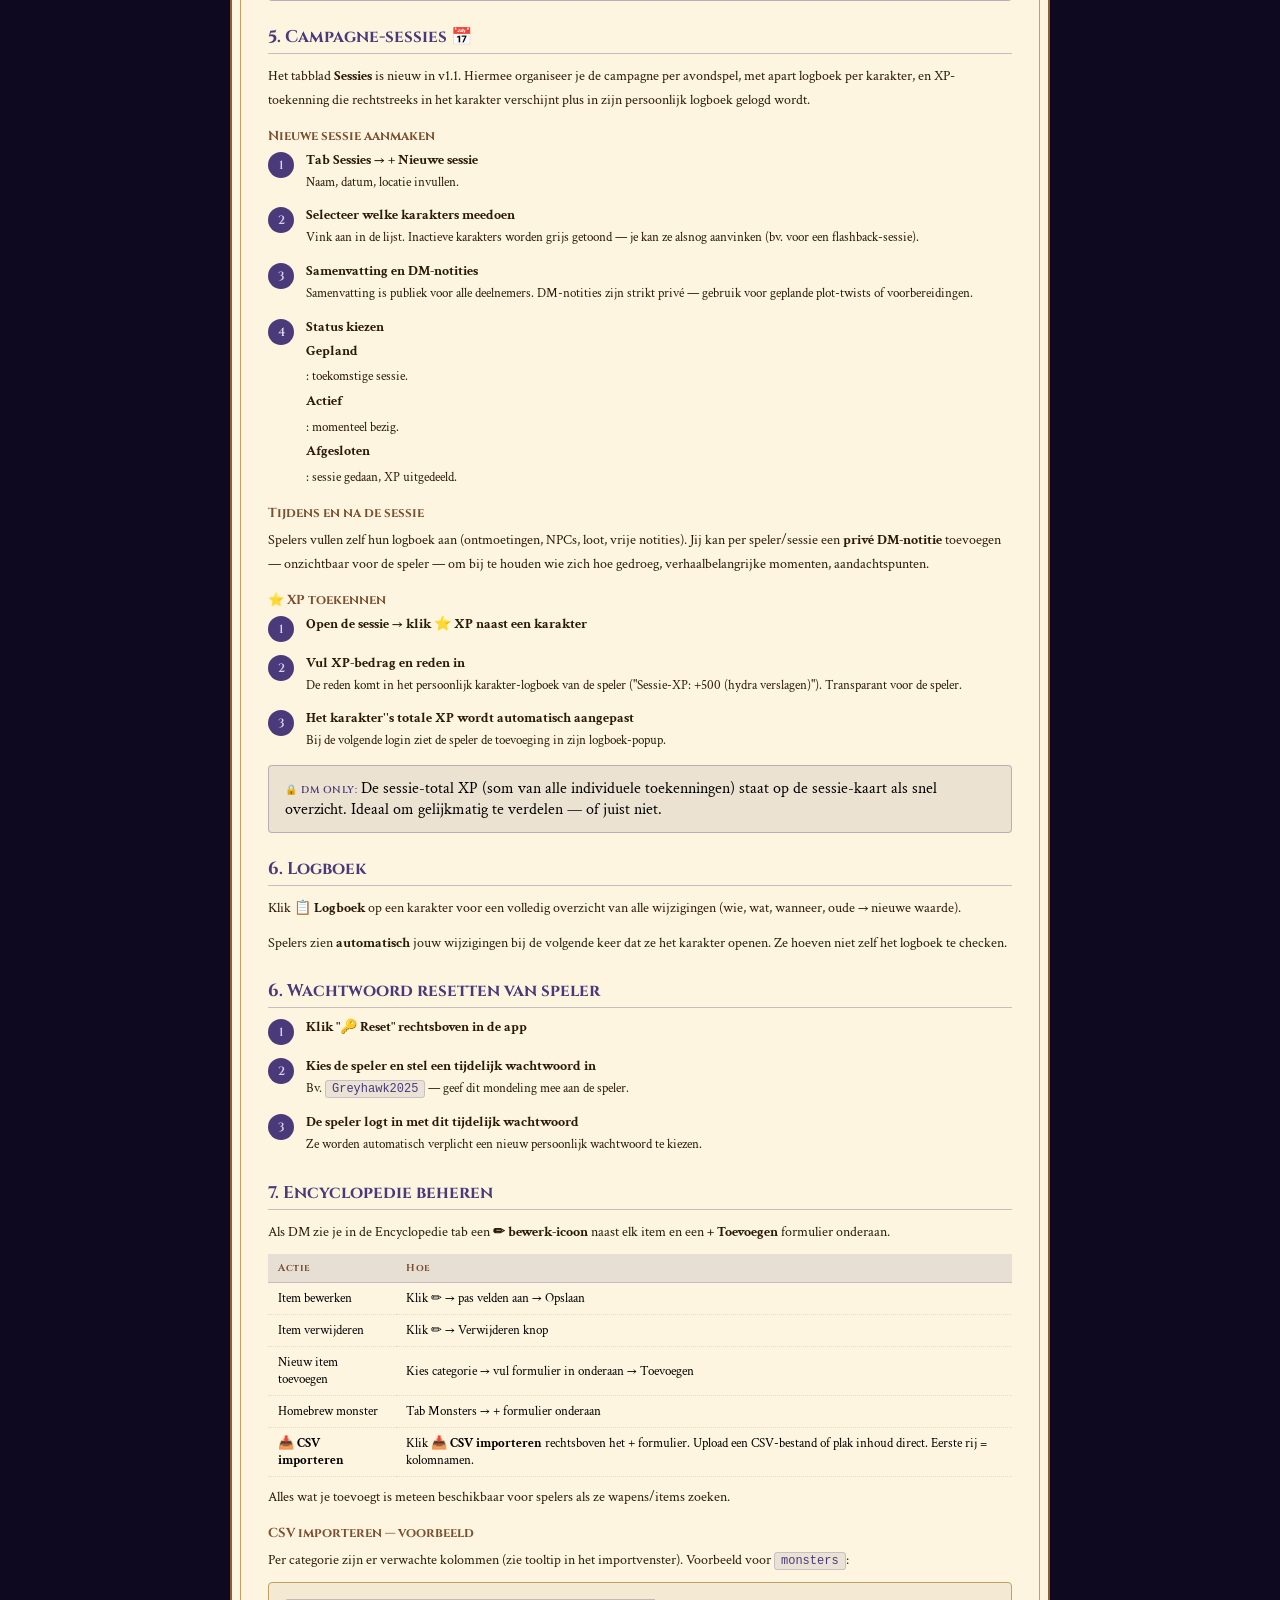
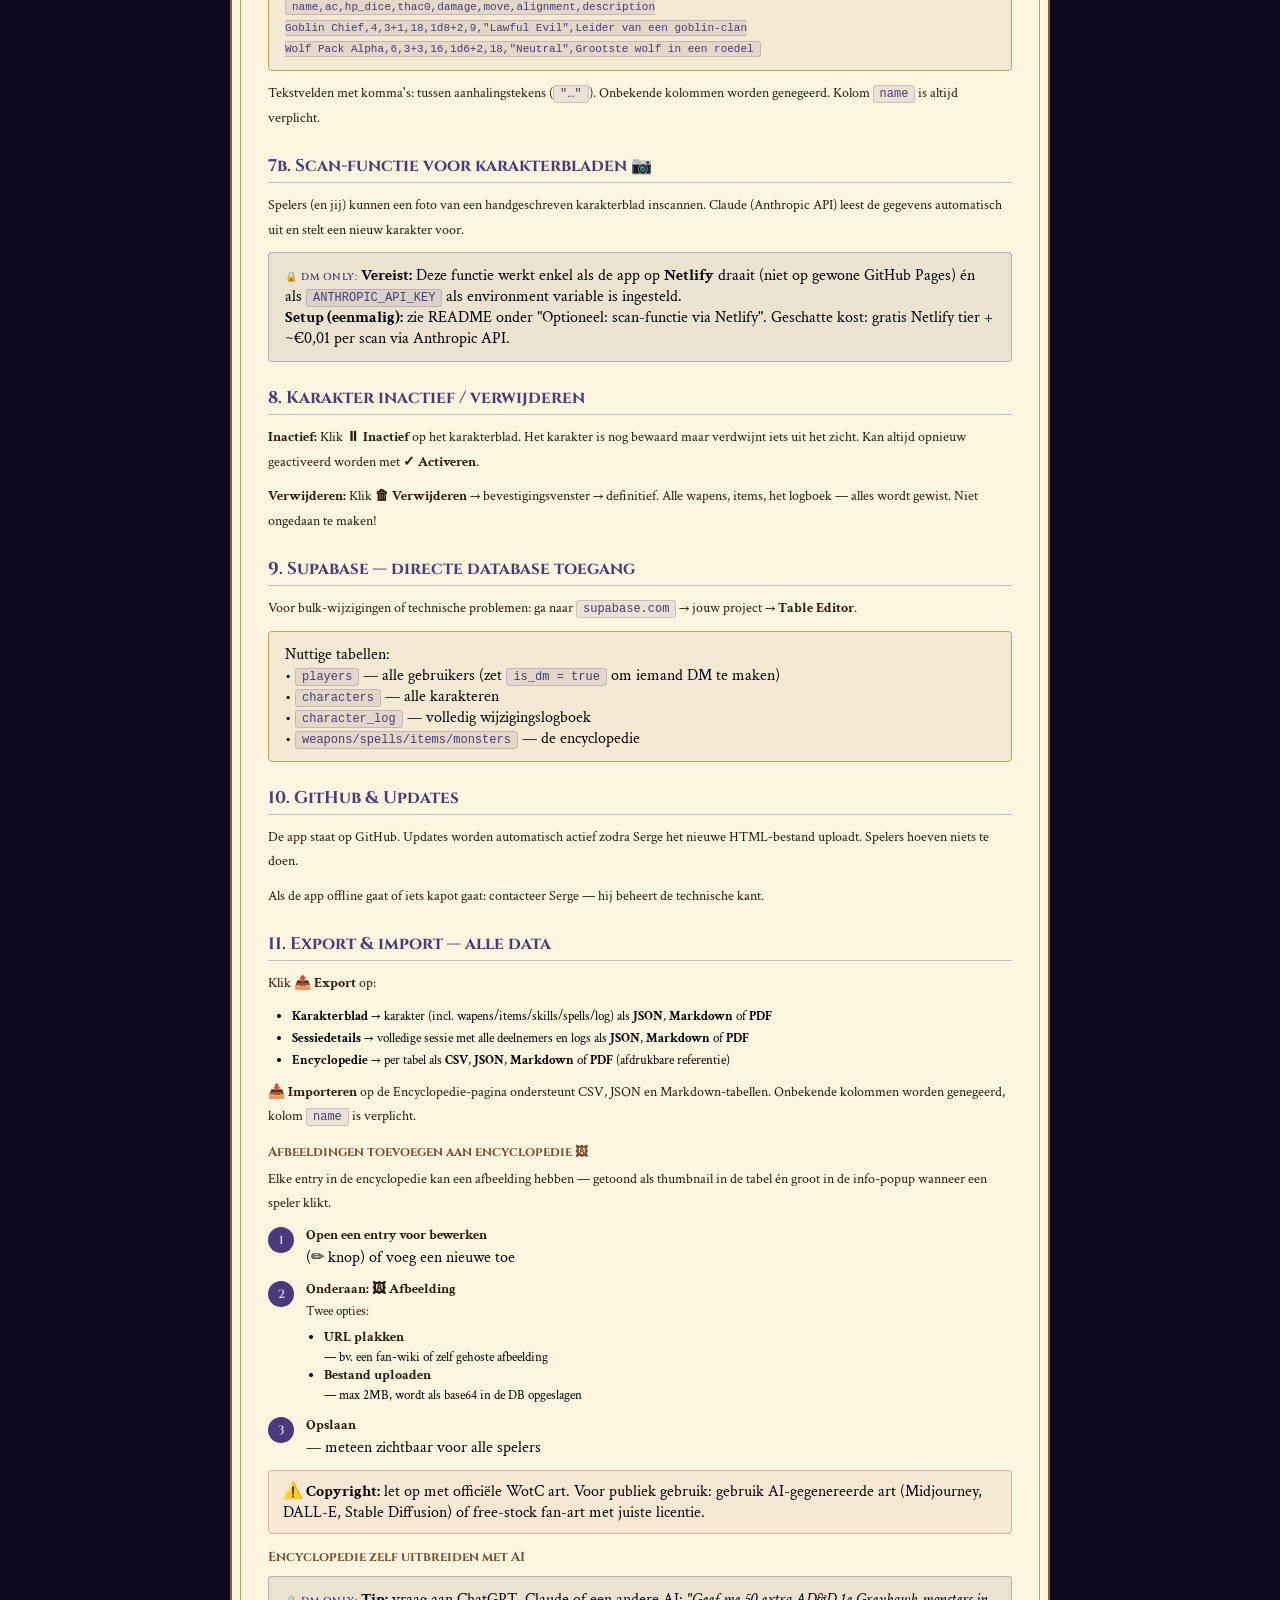
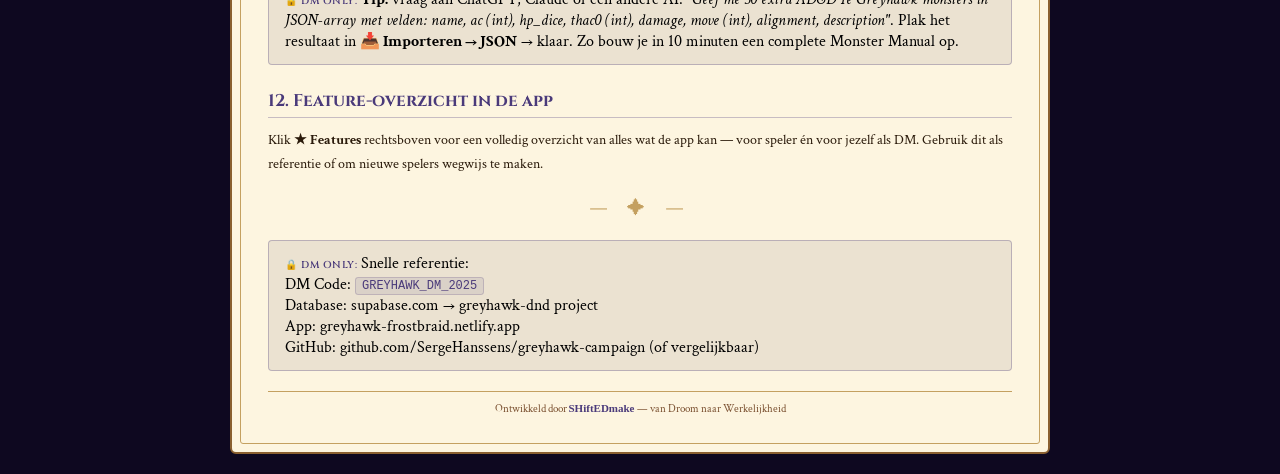
==== commit 41ee036b: "v1.3: afbeeldingen voor elke encyclopedie-entry - image_url text-kolom op alle 8 encyclopedie-tabell" ====
--- a/handleiding_dm.html
+++ b/handleiding_dm.html
@@ -167,6 +167,18 @@
 </ul>
 <p><strong>📥 Importeren</strong> op de Encyclopedie-pagina ondersteunt CSV, JSON en Markdown-tabellen. Onbekende kolommen worden genegeerd, kolom <code>name</code> is verplicht.</p>
 
+<h3>Afbeeldingen toevoegen aan encyclopedie 🖼</h3>
+<p>Elke entry in de encyclopedie kan een afbeelding hebben — getoond als thumbnail in de tabel én groot in de info-popup wanneer een speler klikt.</p>
+<div class="step"><div class="n">1</div><div class="sc"><strong>Open een entry voor bewerken</strong> (✏ knop) of voeg een nieuwe toe</div></div>
+<div class="step"><div class="n">2</div><div class="sc"><strong>Onderaan: 🖼 Afbeelding</strong><p>Twee opties:</p>
+  <ul style="margin:4px 0 0 18px;font-size:13px;">
+    <li><strong>URL plakken</strong> — bv. een fan-wiki of zelf gehoste afbeelding</li>
+    <li><strong>Bestand uploaden</strong> — max 2MB, wordt als base64 in de DB opgeslagen</li>
+  </ul>
+</div></div>
+<div class="step"><div class="n">3</div><div class="sc"><strong>Opslaan</strong> — meteen zichtbaar voor alle spelers</div></div>
+<div class="warn"><strong>⚠️ Copyright:</strong> let op met officiële WotC art. Voor publiek gebruik: gebruik AI-gegenereerde art (Midjourney, DALL-E, Stable Diffusion) of free-stock fan-art met juiste licentie.</div>
+
 <h3>Encyclopedie zelf uitbreiden met AI</h3>
 <div class="dm-box">
 <strong>Tip:</strong> vraag aan ChatGPT, Claude of een andere AI: <em>"Geef me 50 extra AD&D 1e Greyhawk monsters in JSON-array met velden: name, ac (int), hp_dice, thac0 (int), damage, move (int), alignment, description"</em>. Plak het resultaat in <strong>📥 Importeren → JSON</strong> → klaar. Zo bouw je in 10 minuten een complete Monster Manual op.
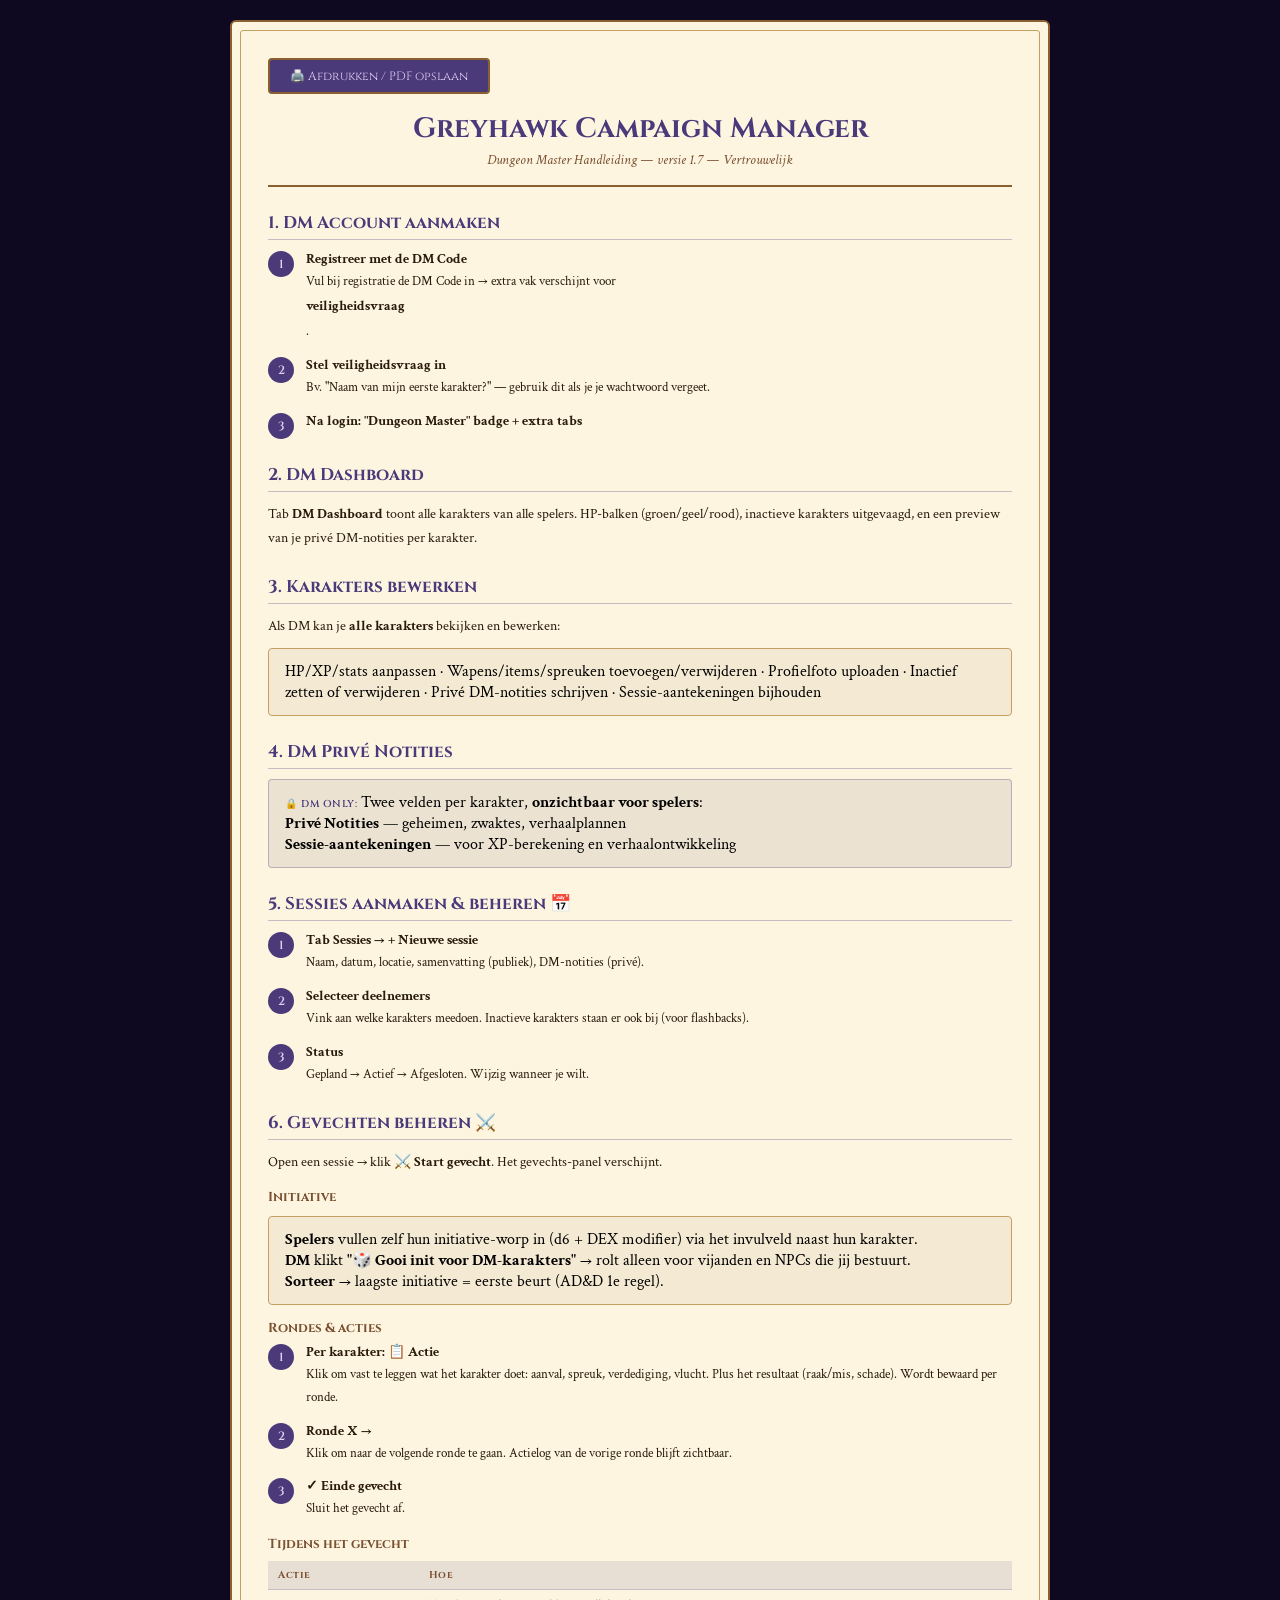
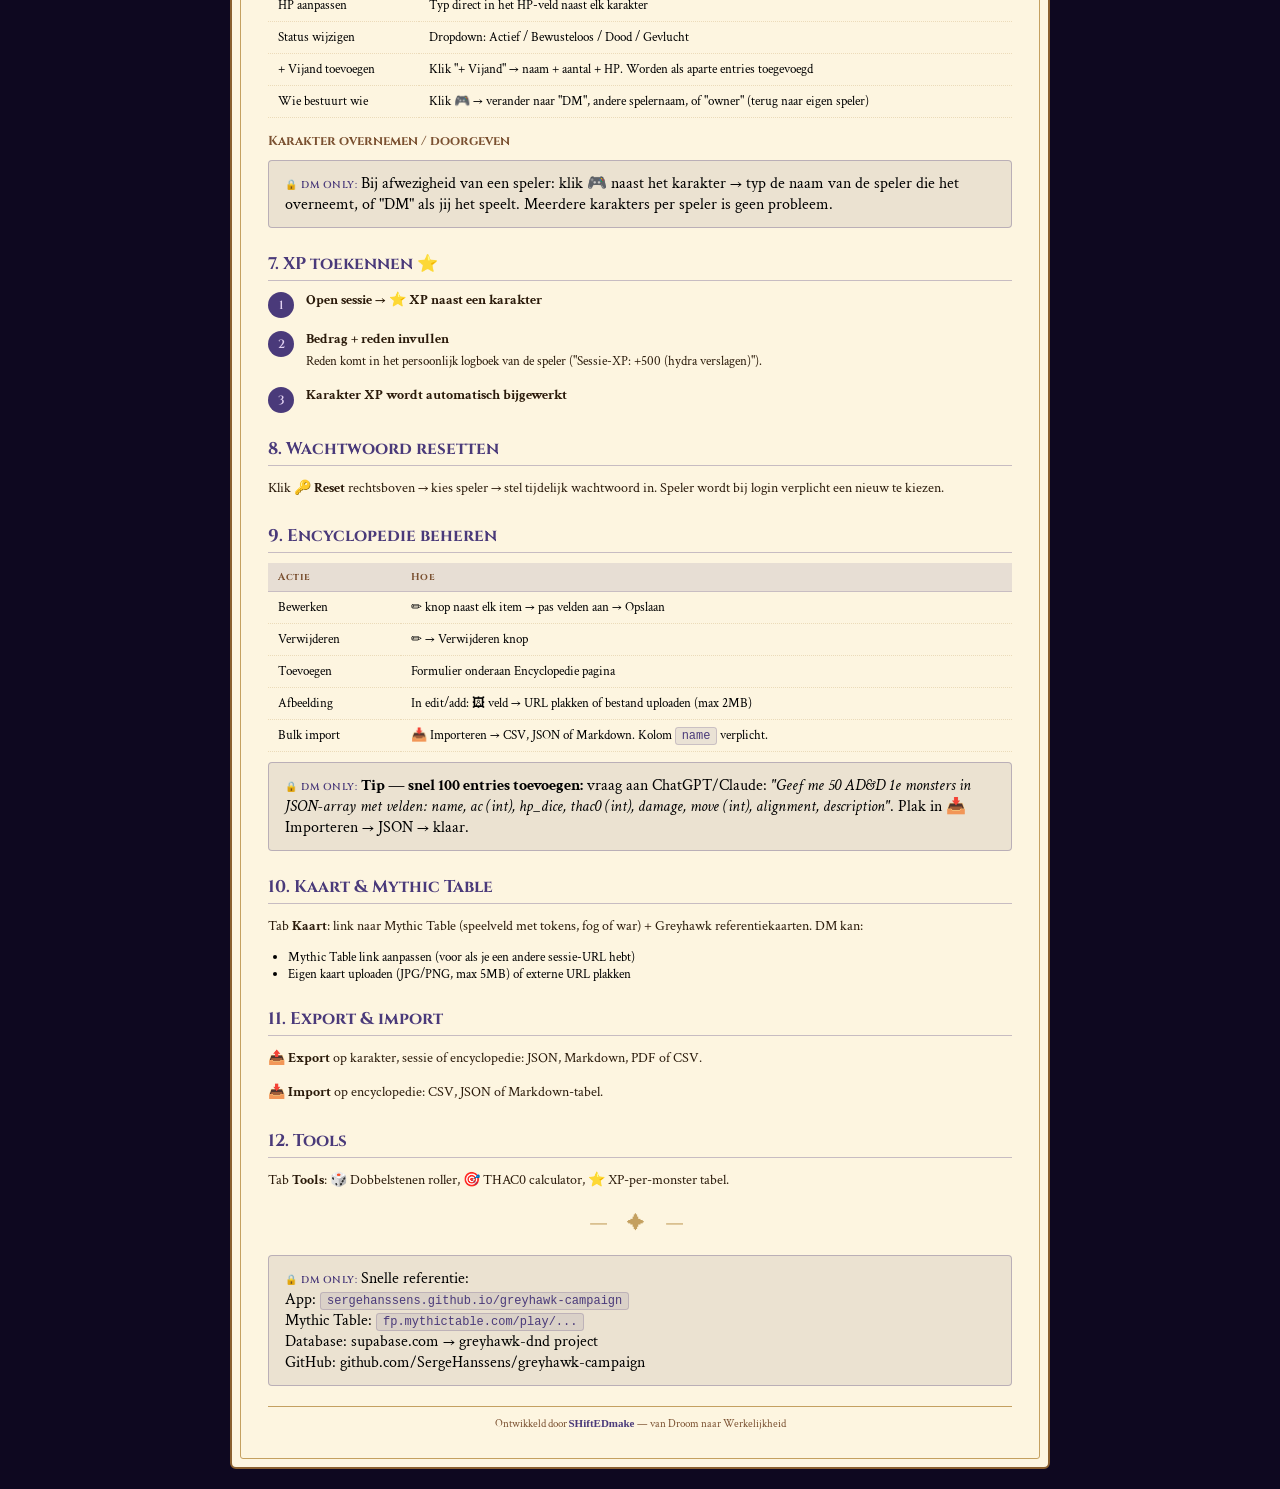
==== commit 86e7898c: "v1.8: complete documentation overhaul + quick references + DM test guide All manuals rewritten from " ====
--- a/handleiding_dm.html
+++ b/handleiding_dm.html
@@ -6,7 +6,7 @@
 <title>Greyhawk — DM Handleiding (Vertrouwelijk)</title>
 <style>
 @import url('https://fonts.googleapis.com/css2?family=Cinzel:wght@400;600&family=Crimson+Text:ital,wght@0,400;0,600;1,400&display=swap');
-:root{--parch:#fdf5e0;--ink:#2a1a0a;--ink3:#7a5030;--border:#8a6030;--rust:#8a2010;--rust2:#c03020;--blue2:#2a5a9a;--divider:#c4a060;--dm:#1a1030;--dm2:#4a3a7a;--dmt:#c0a0f0;}
+:root{--parch:#fdf5e0;--ink:#2a1a0a;--ink3:#7a5030;--border:#8a6030;--rust:#8a2010;--blue2:#2a5a9a;--divider:#c4a060;--dm:#1a1030;--dm2:#4a3a7a;--dmt:#c0a0f0;}
 *{box-sizing:border-box;margin:0;padding:0;}
 body{background:#0e0820;font-family:'Crimson Text',serif;padding:20px;}
 .page{max-width:820px;margin:0 auto;background:var(--parch);border:2px solid var(--border);border-radius:6px;padding:36px;position:relative;}
@@ -22,15 +22,13 @@
 .warn{background:rgba(138,32,16,.06);border:1px solid rgba(138,32,16,.25);border-radius:4px;padding:10px 14px;margin:10px 0;}
 .step{display:flex;gap:12px;margin-bottom:12px;align-items:flex-start;}
 .n{background:var(--dm2);color:#e0d0f0;border-radius:50%;width:26px;height:26px;display:flex;align-items:center;justify-content:center;font-family:'Cinzel',serif;font-size:12px;font-weight:600;flex-shrink:0;margin-top:1px;}
-.sc{flex:1;}
-.sc strong{display:block;font-size:14px;color:var(--ink);margin-bottom:3px;}
-.sc p{margin:0;font-size:13px;}
+.sc{flex:1;}.sc strong{display:block;font-size:14px;color:var(--ink);margin-bottom:3px;}.sc p{margin:0;font-size:13px;}
 code{background:rgba(74,58,122,.1);border:1px solid rgba(74,58,122,.2);border-radius:3px;padding:1px 6px;font-family:monospace;font-size:12px;color:var(--dm2);}
 table{width:100%;border-collapse:collapse;font-size:13px;margin:8px 0;}
 th{background:rgba(74,58,122,.12);padding:7px 10px;text-align:left;font-family:'Cinzel',serif;font-size:10px;color:var(--ink3);letter-spacing:.5px;border-bottom:1px solid rgba(74,58,122,.2);}
 td{padding:7px 10px;border-bottom:1px dotted rgba(196,160,96,.3);}
 .ornament{text-align:center;color:var(--divider);font-size:18px;margin:20px 0;letter-spacing:8px;}
-.btn{font-family:'Cinzel',serif;font-size:12px;padding:8px 20px;border-radius:4px;cursor:pointer;border:2px solid var(--dm2);background:var(--dm2);color:#e0d0f0;margin-bottom:16px;}
+.btn{font-family:'Cinzel',serif;font-size:12px;padding:8px 20px;border-radius:4px;cursor:pointer;border:2px solid var(--border);background:var(--dm2);color:#e0d0f0;margin-bottom:16px;}
 @media print{.btn{display:none;}.page{border:none;padding:20px;}}
 </style>
 </head>
@@ -39,161 +37,101 @@
 <button class="btn" onclick="window.print()">🖨️ Afdrukken / PDF opslaan</button>
 
 <h1>Greyhawk Campaign Manager</h1>
-<div class="sub">Dungeon Master Handleiding — Vertrouwelijk · Niet delen met spelers</div>
+<div class="sub">Dungeon Master Handleiding — versie 1.7 — Vertrouwelijk</div>
 
-<div class="dm-box" style="margin-bottom:20px;">
-DM Code: <code>GREYHAWK_DM_2025</code> · Deel dit NIET met spelers · App: greyhawk-frostbraid.netlify.app
+<h2>1. DM Account aanmaken</h2>
+<div class="step"><div class="n">1</div><div class="sc"><strong>Registreer met de DM Code</strong><p>Vul bij registratie de DM Code in → extra vak verschijnt voor <strong>veiligheidsvraag</strong>.</p></div></div>
+<div class="step"><div class="n">2</div><div class="sc"><strong>Stel veiligheidsvraag in</strong><p>Bv. "Naam van mijn eerste karakter?" — gebruik dit als je je wachtwoord vergeet.</p></div></div>
+<div class="step"><div class="n">3</div><div class="sc"><strong>Na login: "Dungeon Master" badge + extra tabs</strong></div></div>
+
+<h2>2. DM Dashboard</h2>
+<p>Tab <strong>DM Dashboard</strong> toont alle karakters van alle spelers. HP-balken (groen/geel/rood), inactieve karakters uitgevaagd, en een preview van je privé DM-notities per karakter.</p>
+
+<h2>3. Karakters bewerken</h2>
+<p>Als DM kan je <strong>alle karakters</strong> bekijken en bewerken:</p>
+<div class="box">
+HP/XP/stats aanpassen · Wapens/items/spreuken toevoegen/verwijderen · Profielfoto uploaden · Inactief zetten of verwijderen · Privé DM-notities schrijven · Sessie-aantekeningen bijhouden
 </div>
 
-<h2>1. DM Account aanmaken</h2>
-<div class="step"><div class="n">1</div><div class="sc"><strong>Ga naar de app-link</strong></div></div>
-<div class="step"><div class="n">2</div><div class="sc"><strong>Klik "Nieuw account aanmaken"</strong><p>Kies gebruikersnaam (bv. <code>bart_dm</code>) en wachtwoord (min. 6 tekens).</p></div></div>
-<div class="step"><div class="n">3</div><div class="sc"><strong>Vul de DM Code in</strong><p>Typ <code>GREYHAWK_DM_2025</code> in het DM Code veld. Vervolgens verschijnt een extra sectie voor je <strong>veiligheidsvraag</strong>.</p></div></div>
-<div class="step"><div class="n">4</div><div class="sc"><strong>Stel een veiligheidsvraag in</strong><p>Kies een vraag die alleen jij weet, bv. "Wat is de naam van mijn eerste karakter?" + antwoord. Dit gebruik je als je ooit je wachtwoord vergeet.</p></div></div>
-<div class="step"><div class="n">5</div><div class="sc"><strong>Log in → je ziet "Dungeon Master" badge + extra tabblad "DM Dashboard"</strong></div></div>
+<h2>4. DM Privé Notities</h2>
+<div class="dm-box">Twee velden per karakter, <strong>onzichtbaar voor spelers</strong>:<br>
+<strong>Privé Notities</strong> — geheimen, zwaktes, verhaalplannen<br>
+<strong>Sessie-aantekeningen</strong> — voor XP-berekening en verhaalontwikkeling</div>
 
-<h2>2. DM Dashboard</h2>
-<p>Het tabblad <strong>DM Dashboard</strong> toont alle karakters van alle spelers in één overzicht.</p>
-<table>
-<tr><th>Wat je ziet</th><th>Betekenis</th></tr>
-<tr><td>HP balk groen</td><td>Speler is gezond (>50% HP)</td></tr>
-<tr><td>HP balk geel</td><td>Speler gewond (25-50% HP)</td></tr>
-<tr><td>HP balk rood</td><td>Speler in gevaar (<25% HP)</td></tr>
-<tr><td>Uitgevaagde kaart</td><td>Karakter staat op inactief</td></tr>
-<tr><td>🔒 preview tekst</td><td>Jouw privé DM-notitie voor dit karakter</td></tr>
-</table>
-<p>Klik op een karakterkaart om het volledig te openen en te bewerken.</p>
+<h2>5. Sessies aanmaken &amp; beheren 📅</h2>
+<div class="step"><div class="n">1</div><div class="sc"><strong>Tab Sessies → + Nieuwe sessie</strong><p>Naam, datum, locatie, samenvatting (publiek), DM-notities (privé).</p></div></div>
+<div class="step"><div class="n">2</div><div class="sc"><strong>Selecteer deelnemers</strong><p>Vink aan welke karakters meedoen. Inactieve karakters staan er ook bij (voor flashbacks).</p></div></div>
+<div class="step"><div class="n">3</div><div class="sc"><strong>Status</strong><p>Gepland → Actief → Afgesloten. Wijzig wanneer je wilt.</p></div></div>
 
-<h2>3. Karakters bewerken als DM</h2>
-<p>Als DM kan je <strong>alle karakters van alle spelers</strong> bekijken en aanpassen:</p>
+<h2>6. Gevechten beheren ⚔️</h2>
+<p>Open een sessie → klik <strong>⚔️ Start gevecht</strong>. Het gevechts-panel verschijnt.</p>
+
+<h3>Initiative</h3>
 <div class="box">
-✓ HP aanpassen (schade na gevecht, genezing)<br>
-✓ XP toekennen na sessie<br>
-✓ Items/wapens/vaardigheden/spreuken toevoegen of verwijderen<br>
-✓ Alle statistieken aanpassen (level-up)<br>
-✓ Privé DM notities schrijven<br>
-✓ Sessie-aantekeningen bijhouden<br>
-✓ Karakters inactief zetten of verwijderen
+<strong>Spelers</strong> vullen zelf hun initiative-worp in (d6 + DEX modifier) via het invulveld naast hun karakter.<br>
+<strong>DM</strong> klikt <strong>"🎲 Gooi init voor DM-karakters"</strong> → rolt alleen voor vijanden en NPCs die jij bestuurt.<br>
+<strong>Sorteer</strong> → laagste initiative = eerste beurt (AD&amp;D 1e regel).
 </div>
 
-<h3>HP aanpassen na gevecht</h3>
-<div class="step"><div class="n">1</div><div class="sc"><strong>Open het karakter via DM Dashboard</strong></div></div>
-<div class="step"><div class="n">2</div><div class="sc"><strong>Klik op het HP getal</strong><p>Het veld wordt bewerkbaar met een stippellijn. Typ het nieuwe getal.</p></div></div>
-<div class="step"><div class="n">3</div><div class="sc"><strong>Druk Enter of klik ergens anders</strong><p>Automatisch opgeslagen. De speler ziet dit bij de volgende login.</p></div></div>
+<h3>Rondes &amp; acties</h3>
+<div class="step"><div class="n">1</div><div class="sc"><strong>Per karakter: 📋 Actie</strong><p>Klik om vast te leggen wat het karakter doet: aanval, spreuk, verdediging, vlucht. Plus het resultaat (raak/mis, schade). Wordt bewaard per ronde.</p></div></div>
+<div class="step"><div class="n">2</div><div class="sc"><strong>Ronde X →</strong><p>Klik om naar de volgende ronde te gaan. Actielog van de vorige ronde blijft zichtbaar.</p></div></div>
+<div class="step"><div class="n">3</div><div class="sc"><strong>✓ Einde gevecht</strong><p>Sluit het gevecht af.</p></div></div>
 
-<h2>4. DM Privé Notities & Sessie-aantekeningen</h2>
-<div class="dm-box">Privé Notities: onderaan elk karakterblad in een paars kader. <strong>Alleen jij ziet dit.</strong> Gebruik voor: geheimen over het karakter, geplande verhaalontwikkelingen, zwaktes...</div>
-<div class="dm-box">Sessie-aantekeningen: tweede paars kader. <strong>Alleen jij ziet dit.</strong> Gebruik voor: bijhouden wat de speler deed deze sessie, op basis waarvan je XP gaat toekennen, interessante momenten voor verhaalontwikkeling.</div>
-
-<h2>5. Campagne-sessies 📅</h2>
-<p>Het tabblad <strong>Sessies</strong> is nieuw in v1.1. Hiermee organiseer je de campagne per avondspel, met apart logboek per karakter, en XP-toekenning die rechtstreeks in het karakter verschijnt plus in zijn persoonlijk logboek gelogd wordt.</p>
-
-<h3>Nieuwe sessie aanmaken</h3>
-<div class="step"><div class="n">1</div><div class="sc"><strong>Tab Sessies → + Nieuwe sessie</strong><p>Naam, datum, locatie invullen.</p></div></div>
-<div class="step"><div class="n">2</div><div class="sc"><strong>Selecteer welke karakters meedoen</strong><p>Vink aan in de lijst. Inactieve karakters worden grijs getoond — je kan ze alsnog aanvinken (bv. voor een flashback-sessie).</p></div></div>
-<div class="step"><div class="n">3</div><div class="sc"><strong>Samenvatting en DM-notities</strong><p>Samenvatting is publiek voor alle deelnemers. DM-notities zijn strikt privé — gebruik voor geplande plot-twists of voorbereidingen.</p></div></div>
-<div class="step"><div class="n">4</div><div class="sc"><strong>Status kiezen</strong><p><strong>Gepland</strong>: toekomstige sessie. <strong>Actief</strong>: momenteel bezig. <strong>Afgesloten</strong>: sessie gedaan, XP uitgedeeld.</p></div></div>
-
-<h3>Tijdens en na de sessie</h3>
-<p>Spelers vullen zelf hun logboek aan (ontmoetingen, NPCs, loot, vrije notities). Jij kan per speler/sessie een <strong>privé DM-notitie</strong> toevoegen — onzichtbaar voor de speler — om bij te houden wie zich hoe gedroeg, verhaalbelangrijke momenten, aandachtspunten.</p>
-
-<h3>⭐ XP toekennen</h3>
-<div class="step"><div class="n">1</div><div class="sc"><strong>Open de sessie → klik ⭐ XP naast een karakter</strong></div></div>
-<div class="step"><div class="n">2</div><div class="sc"><strong>Vul XP-bedrag en reden in</strong><p>De reden komt in het persoonlijk karakter-logboek van de speler ("Sessie-XP: +500 (hydra verslagen)"). Transparant voor de speler.</p></div></div>
-<div class="step"><div class="n">3</div><div class="sc"><strong>Het karakter''s totale XP wordt automatisch aangepast</strong><p>Bij de volgende login ziet de speler de toevoeging in zijn logboek-popup.</p></div></div>
-<div class="dm-box">De sessie-total XP (som van alle individuele toekenningen) staat op de sessie-kaart als snel overzicht. Ideaal om gelijkmatig te verdelen — of juist niet.</div>
-
-<h2>6. Logboek</h2>
-<p>Klik <strong>📋 Logboek</strong> op een karakter voor een volledig overzicht van alle wijzigingen (wie, wat, wanneer, oude → nieuwe waarde).</p>
-<p>Spelers zien <strong>automatisch</strong> jouw wijzigingen bij de volgende keer dat ze het karakter openen. Ze hoeven niet zelf het logboek te checken.</p>
-
-<h2>6. Wachtwoord resetten van speler</h2>
-<div class="step"><div class="n">1</div><div class="sc"><strong>Klik "🔑 Reset" rechtsboven in de app</strong></div></div>
-<div class="step"><div class="n">2</div><div class="sc"><strong>Kies de speler en stel een tijdelijk wachtwoord in</strong><p>Bv. <code>Greyhawk2025</code> — geef dit mondeling mee aan de speler.</p></div></div>
-<div class="step"><div class="n">3</div><div class="sc"><strong>De speler logt in met dit tijdelijk wachtwoord</strong><p>Ze worden automatisch verplicht een nieuw persoonlijk wachtwoord te kiezen.</p></div></div>
-
-<h2>7. Encyclopedie beheren</h2>
-<p>Als DM zie je in de Encyclopedie tab een <strong>✏ bewerk-icoon</strong> naast elk item en een <strong>+ Toevoegen</strong> formulier onderaan.</p>
+<h3>Tijdens het gevecht</h3>
 <table>
 <tr><th>Actie</th><th>Hoe</th></tr>
-<tr><td>Item bewerken</td><td>Klik ✏ → pas velden aan → Opslaan</td></tr>
-<tr><td>Item verwijderen</td><td>Klik ✏ → Verwijderen knop</td></tr>
-<tr><td>Nieuw item toevoegen</td><td>Kies categorie → vul formulier in onderaan → Toevoegen</td></tr>
-<tr><td>Homebrew monster</td><td>Tab Monsters → + formulier onderaan</td></tr>
-<tr><td><strong>📥 CSV importeren</strong></td><td>Klik <strong>📥 CSV importeren</strong> rechtsboven het + formulier. Upload een CSV-bestand of plak inhoud direct. Eerste rij = kolomnamen.</td></tr>
+<tr><td>HP aanpassen</td><td>Typ direct in het HP-veld naast elk karakter</td></tr>
+<tr><td>Status wijzigen</td><td>Dropdown: Actief / Bewusteloos / Dood / Gevlucht</td></tr>
+<tr><td>+ Vijand toevoegen</td><td>Klik "+ Vijand" → naam + aantal + HP. Worden als aparte entries toegevoegd</td></tr>
+<tr><td>Wie bestuurt wie</td><td>Klik 🎮 → verander naar "DM", andere spelernaam, of "owner" (terug naar eigen speler)</td></tr>
 </table>
-<p>Alles wat je toevoegt is meteen beschikbaar voor spelers als ze wapens/items zoeken.</p>
 
-<h3>CSV importeren — voorbeeld</h3>
-<p>Per categorie zijn er verwachte kolommen (zie tooltip in het importvenster). Voorbeeld voor <code>monsters</code>:</p>
-<div class="box">
-<code style="white-space:pre;font-size:11px;">name,ac,hp_dice,thac0,damage,move,alignment,description
-Goblin Chief,4,3+1,18,1d8+2,9,"Lawful Evil",Leider van een goblin-clan
-Wolf Pack Alpha,6,3+3,16,1d6+2,18,"Neutral",Grootste wolf in een roedel</code>
-</div>
-<p>Tekstvelden met komma's: tussen aanhalingstekens (<code>"…"</code>). Onbekende kolommen worden genegeerd. Kolom <code>name</code> is altijd verplicht.</p>
+<h3>Karakter overnemen / doorgeven</h3>
+<div class="dm-box">Bij afwezigheid van een speler: klik 🎮 naast het karakter → typ de naam van de speler die het overneemt, of "DM" als jij het speelt. Meerdere karakters per speler is geen probleem.</div>
 
-<h2>7b. Scan-functie voor karakterbladen 📷</h2>
-<p>Spelers (en jij) kunnen een foto van een handgeschreven karakterblad inscannen. Claude (Anthropic API) leest de gegevens automatisch uit en stelt een nieuw karakter voor.</p>
+<h2>7. XP toekennen ⭐</h2>
+<div class="step"><div class="n">1</div><div class="sc"><strong>Open sessie → ⭐ XP naast een karakter</strong></div></div>
+<div class="step"><div class="n">2</div><div class="sc"><strong>Bedrag + reden invullen</strong><p>Reden komt in het persoonlijk logboek van de speler ("Sessie-XP: +500 (hydra verslagen)").</p></div></div>
+<div class="step"><div class="n">3</div><div class="sc"><strong>Karakter XP wordt automatisch bijgewerkt</strong></div></div>
+
+<h2>8. Wachtwoord resetten</h2>
+<p>Klik <strong>🔑 Reset</strong> rechtsboven → kies speler → stel tijdelijk wachtwoord in. Speler wordt bij login verplicht een nieuw te kiezen.</p>
+
+<h2>9. Encyclopedie beheren</h2>
+<table>
+<tr><th>Actie</th><th>Hoe</th></tr>
+<tr><td>Bewerken</td><td>✏ knop naast elk item → pas velden aan → Opslaan</td></tr>
+<tr><td>Verwijderen</td><td>✏ → Verwijderen knop</td></tr>
+<tr><td>Toevoegen</td><td>Formulier onderaan Encyclopedie pagina</td></tr>
+<tr><td>Afbeelding</td><td>In edit/add: 🖼 veld → URL plakken of bestand uploaden (max 2MB)</td></tr>
+<tr><td>Bulk import</td><td>📥 Importeren → CSV, JSON of Markdown. Kolom <code>name</code> verplicht.</td></tr>
+</table>
 <div class="dm-box">
-<strong>Vereist:</strong> Deze functie werkt enkel als de app op <strong>Netlify</strong> draait (niet op gewone GitHub Pages) én als <code>ANTHROPIC_API_KEY</code> als environment variable is ingesteld.<br>
-<strong>Setup (eenmalig):</strong> zie README onder "Optioneel: scan-functie via Netlify". Geschatte kost: gratis Netlify tier + ~€0,01 per scan via Anthropic API.
+<strong>Tip — snel 100 entries toevoegen:</strong> vraag aan ChatGPT/Claude: <em>"Geef me 50 AD&amp;D 1e monsters in JSON-array met velden: name, ac (int), hp_dice, thac0 (int), damage, move (int), alignment, description"</em>. Plak in 📥 Importeren → JSON → klaar.
 </div>
 
-<h2>8. Karakter inactief / verwijderen</h2>
-<p><strong>Inactief:</strong> Klik <strong>⏸ Inactief</strong> op het karakterblad. Het karakter is nog bewaard maar verdwijnt iets uit het zicht. Kan altijd opnieuw geactiveerd worden met <strong>✓ Activeren</strong>.</p>
-<p><strong>Verwijderen:</strong> Klik <strong>🗑 Verwijderen</strong> → bevestigingsvenster → definitief. Alle wapens, items, het logboek — alles wordt gewist. Niet ongedaan te maken!</p>
+<h2>10. Kaart &amp; Mythic Table</h2>
+<p>Tab <strong>Kaart</strong>: link naar Mythic Table (speelveld met tokens, fog of war) + Greyhawk referentiekaarten. DM kan:</p>
+<ul style="font-size:13px;margin:4px 0 4px 20px;">
+<li>Mythic Table link aanpassen (voor als je een andere sessie-URL hebt)</li>
+<li>Eigen kaart uploaden (JPG/PNG, max 5MB) of externe URL plakken</li>
+</ul>
 
-<h2>9. Supabase — directe database toegang</h2>
-<p>Voor bulk-wijzigingen of technische problemen: ga naar <code>supabase.com</code> → jouw project → <strong>Table Editor</strong>.</p>
-<div class="box">
-Nuttige tabellen:<br>
-• <code>players</code> — alle gebruikers (zet <code>is_dm = true</code> om iemand DM te maken)<br>
-• <code>characters</code> — alle karakteren<br>
-• <code>character_log</code> — volledig wijzigingslogboek<br>
-• <code>weapons/spells/items/monsters</code> — de encyclopedie
-</div>
+<h2>11. Export &amp; import</h2>
+<p>📤 <strong>Export</strong> op karakter, sessie of encyclopedie: JSON, Markdown, PDF of CSV.</p>
+<p>📥 <strong>Import</strong> op encyclopedie: CSV, JSON of Markdown-tabel.</p>
 
-<h2>10. GitHub & Updates</h2>
-<p>De app staat op GitHub. Updates worden automatisch actief zodra Serge het nieuwe HTML-bestand uploadt. Spelers hoeven niets te doen.</p>
-<p>Als de app offline gaat of iets kapot gaat: contacteer Serge — hij beheert de technische kant.</p>
-
-<h2>11. Export & import — alle data</h2>
-<p>Klik <strong>📤 Export</strong> op:</p>
-<ul style="font-size:13px;line-height:1.7;margin:8px 0 8px 24px;">
-  <li><strong>Karakterblad</strong> → karakter (incl. wapens/items/skills/spells/log) als <strong>JSON</strong>, <strong>Markdown</strong> of <strong>PDF</strong></li>
-  <li><strong>Sessiedetails</strong> → volledige sessie met alle deelnemers en logs als <strong>JSON</strong>, <strong>Markdown</strong> of <strong>PDF</strong></li>
-  <li><strong>Encyclopedie</strong> → per tabel als <strong>CSV</strong>, <strong>JSON</strong>, <strong>Markdown</strong> of <strong>PDF</strong> (afdrukbare referentie)</li>
-</ul>
-<p><strong>📥 Importeren</strong> op de Encyclopedie-pagina ondersteunt CSV, JSON en Markdown-tabellen. Onbekende kolommen worden genegeerd, kolom <code>name</code> is verplicht.</p>
-
-<h3>Afbeeldingen toevoegen aan encyclopedie 🖼</h3>
-<p>Elke entry in de encyclopedie kan een afbeelding hebben — getoond als thumbnail in de tabel én groot in de info-popup wanneer een speler klikt.</p>
-<div class="step"><div class="n">1</div><div class="sc"><strong>Open een entry voor bewerken</strong> (✏ knop) of voeg een nieuwe toe</div></div>
-<div class="step"><div class="n">2</div><div class="sc"><strong>Onderaan: 🖼 Afbeelding</strong><p>Twee opties:</p>
-  <ul style="margin:4px 0 0 18px;font-size:13px;">
-    <li><strong>URL plakken</strong> — bv. een fan-wiki of zelf gehoste afbeelding</li>
-    <li><strong>Bestand uploaden</strong> — max 2MB, wordt als base64 in de DB opgeslagen</li>
-  </ul>
-</div></div>
-<div class="step"><div class="n">3</div><div class="sc"><strong>Opslaan</strong> — meteen zichtbaar voor alle spelers</div></div>
-<div class="warn"><strong>⚠️ Copyright:</strong> let op met officiële WotC art. Voor publiek gebruik: gebruik AI-gegenereerde art (Midjourney, DALL-E, Stable Diffusion) of free-stock fan-art met juiste licentie.</div>
-
-<h3>Encyclopedie zelf uitbreiden met AI</h3>
-<div class="dm-box">
-<strong>Tip:</strong> vraag aan ChatGPT, Claude of een andere AI: <em>"Geef me 50 extra AD&D 1e Greyhawk monsters in JSON-array met velden: name, ac (int), hp_dice, thac0 (int), damage, move (int), alignment, description"</em>. Plak het resultaat in <strong>📥 Importeren → JSON</strong> → klaar. Zo bouw je in 10 minuten een complete Monster Manual op.
-</div>
-
-<h2>12. Feature-overzicht in de app</h2>
-<p>Klik <strong>★ Features</strong> rechtsboven voor een volledig overzicht van alles wat de app kan — voor speler én voor jezelf als DM. Gebruik dit als referentie of om nieuwe spelers wegwijs te maken.</p>
+<h2>12. Tools</h2>
+<p>Tab <strong>Tools</strong>: 🎲 Dobbelstenen roller, 🎯 THAC0 calculator, ⭐ XP-per-monster tabel.</p>
 
 <div class="ornament">⸻ ✦ ⸻</div>
-<div class="dm-box">
+<div class="dm-box" style="margin-bottom:0;">
 Snelle referentie:<br>
-DM Code: <code>GREYHAWK_DM_2025</code><br>
+App: <code>sergehanssens.github.io/greyhawk-campaign</code><br>
+Mythic Table: <code>fp.mythictable.com/play/...</code><br>
 Database: supabase.com → greyhawk-dnd project<br>
-App: greyhawk-frostbraid.netlify.app<br>
-GitHub: github.com/SergeHanssens/greyhawk-campaign (of vergelijkbaar)
+GitHub: github.com/SergeHanssens/greyhawk-campaign
 </div>
 <div style="margin-top:20px;text-align:center;font-size:11px;color:#7a5030;border-top:1px solid #c4a060;padding-top:10px;">
   Ontwikkeld door <a href="https://shiftedmake.com" style="color:#4a3a7a;text-decoration:none;font-weight:600;">SHiftEDmake</a> — van Droom naar Werkelijkheid
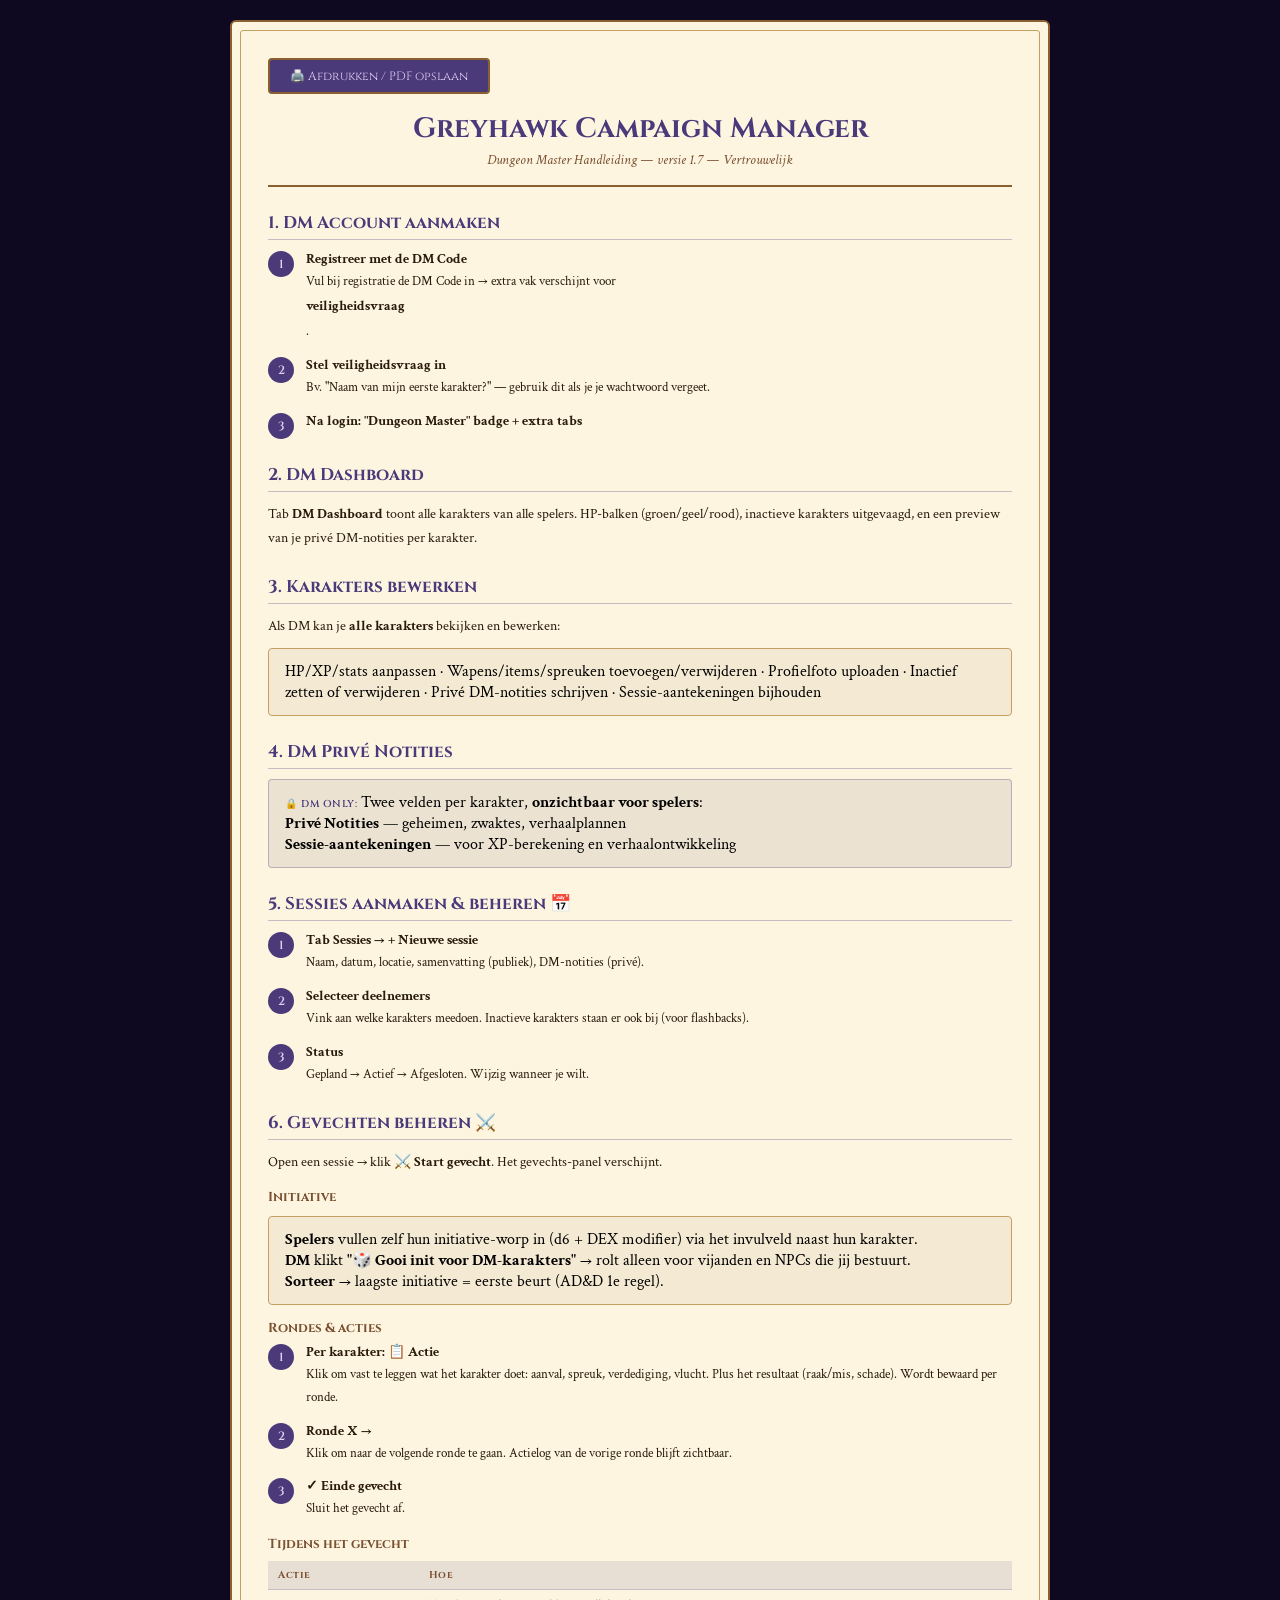
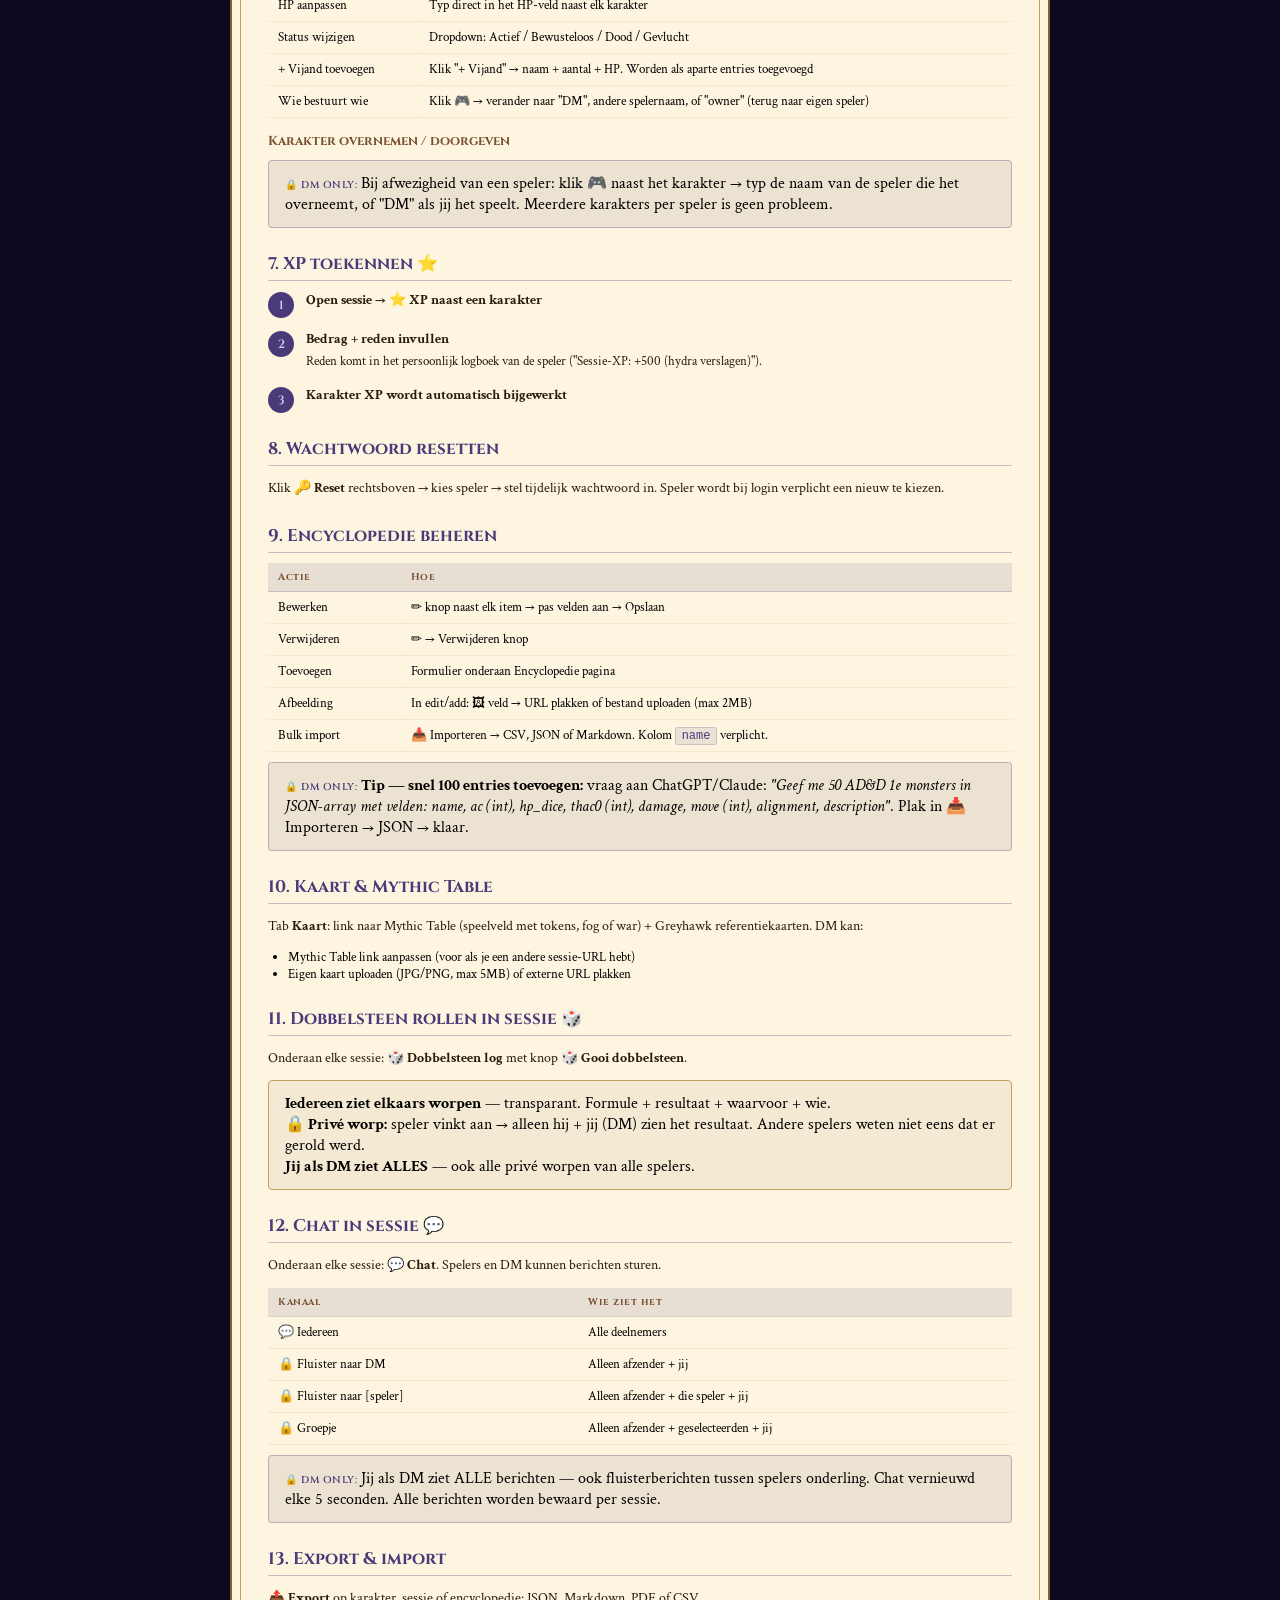
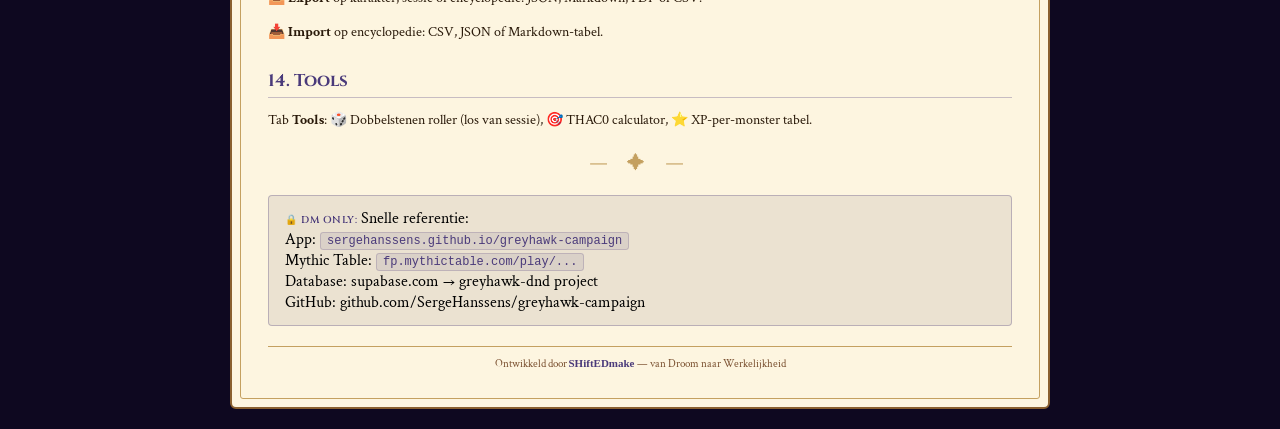
==== commit ec39a05d: "v2.0.1: all manuals updated for dice rolls + chat + download hub Updated for v2.0 features:  handlei" ====
--- a/handleiding_dm.html
+++ b/handleiding_dm.html
@@ -118,12 +118,31 @@
 <li>Eigen kaart uploaden (JPG/PNG, max 5MB) of externe URL plakken</li>
 </ul>
 
-<h2>11. Export &amp; import</h2>
+<h2>11. Dobbelsteen rollen in sessie 🎲</h2>
+<p>Onderaan elke sessie: <strong>🎲 Dobbelsteen log</strong> met knop <strong>🎲 Gooi dobbelsteen</strong>.</p>
+<div class="box">
+<strong>Iedereen ziet elkaars worpen</strong> — transparant. Formule + resultaat + waarvoor + wie.<br>
+<strong>🔒 Privé worp:</strong> speler vinkt aan → alleen hij + jij (DM) zien het resultaat. Andere spelers weten niet eens dat er gerold werd.<br>
+<strong>Jij als DM ziet ALLES</strong> — ook alle privé worpen van alle spelers.
+</div>
+
+<h2>12. Chat in sessie 💬</h2>
+<p>Onderaan elke sessie: <strong>💬 Chat</strong>. Spelers en DM kunnen berichten sturen.</p>
+<table>
+<tr><th>Kanaal</th><th>Wie ziet het</th></tr>
+<tr><td>💬 Iedereen</td><td>Alle deelnemers</td></tr>
+<tr><td>🔒 Fluister naar DM</td><td>Alleen afzender + jij</td></tr>
+<tr><td>🔒 Fluister naar [speler]</td><td>Alleen afzender + die speler + jij</td></tr>
+<tr><td>🔒 Groepje</td><td>Alleen afzender + geselecteerden + jij</td></tr>
+</table>
+<div class="dm-box">Jij als DM ziet ALLE berichten — ook fluisterberichten tussen spelers onderling. Chat vernieuwd elke 5 seconden. Alle berichten worden bewaard per sessie.</div>
+
+<h2>13. Export &amp; import</h2>
 <p>📤 <strong>Export</strong> op karakter, sessie of encyclopedie: JSON, Markdown, PDF of CSV.</p>
 <p>📥 <strong>Import</strong> op encyclopedie: CSV, JSON of Markdown-tabel.</p>
 
-<h2>12. Tools</h2>
-<p>Tab <strong>Tools</strong>: 🎲 Dobbelstenen roller, 🎯 THAC0 calculator, ⭐ XP-per-monster tabel.</p>
+<h2>14. Tools</h2>
+<p>Tab <strong>Tools</strong>: 🎲 Dobbelstenen roller (los van sessie), 🎯 THAC0 calculator, ⭐ XP-per-monster tabel.</p>
 
 <div class="ornament">⸻ ✦ ⸻</div>
 <div class="dm-box" style="margin-bottom:0;">
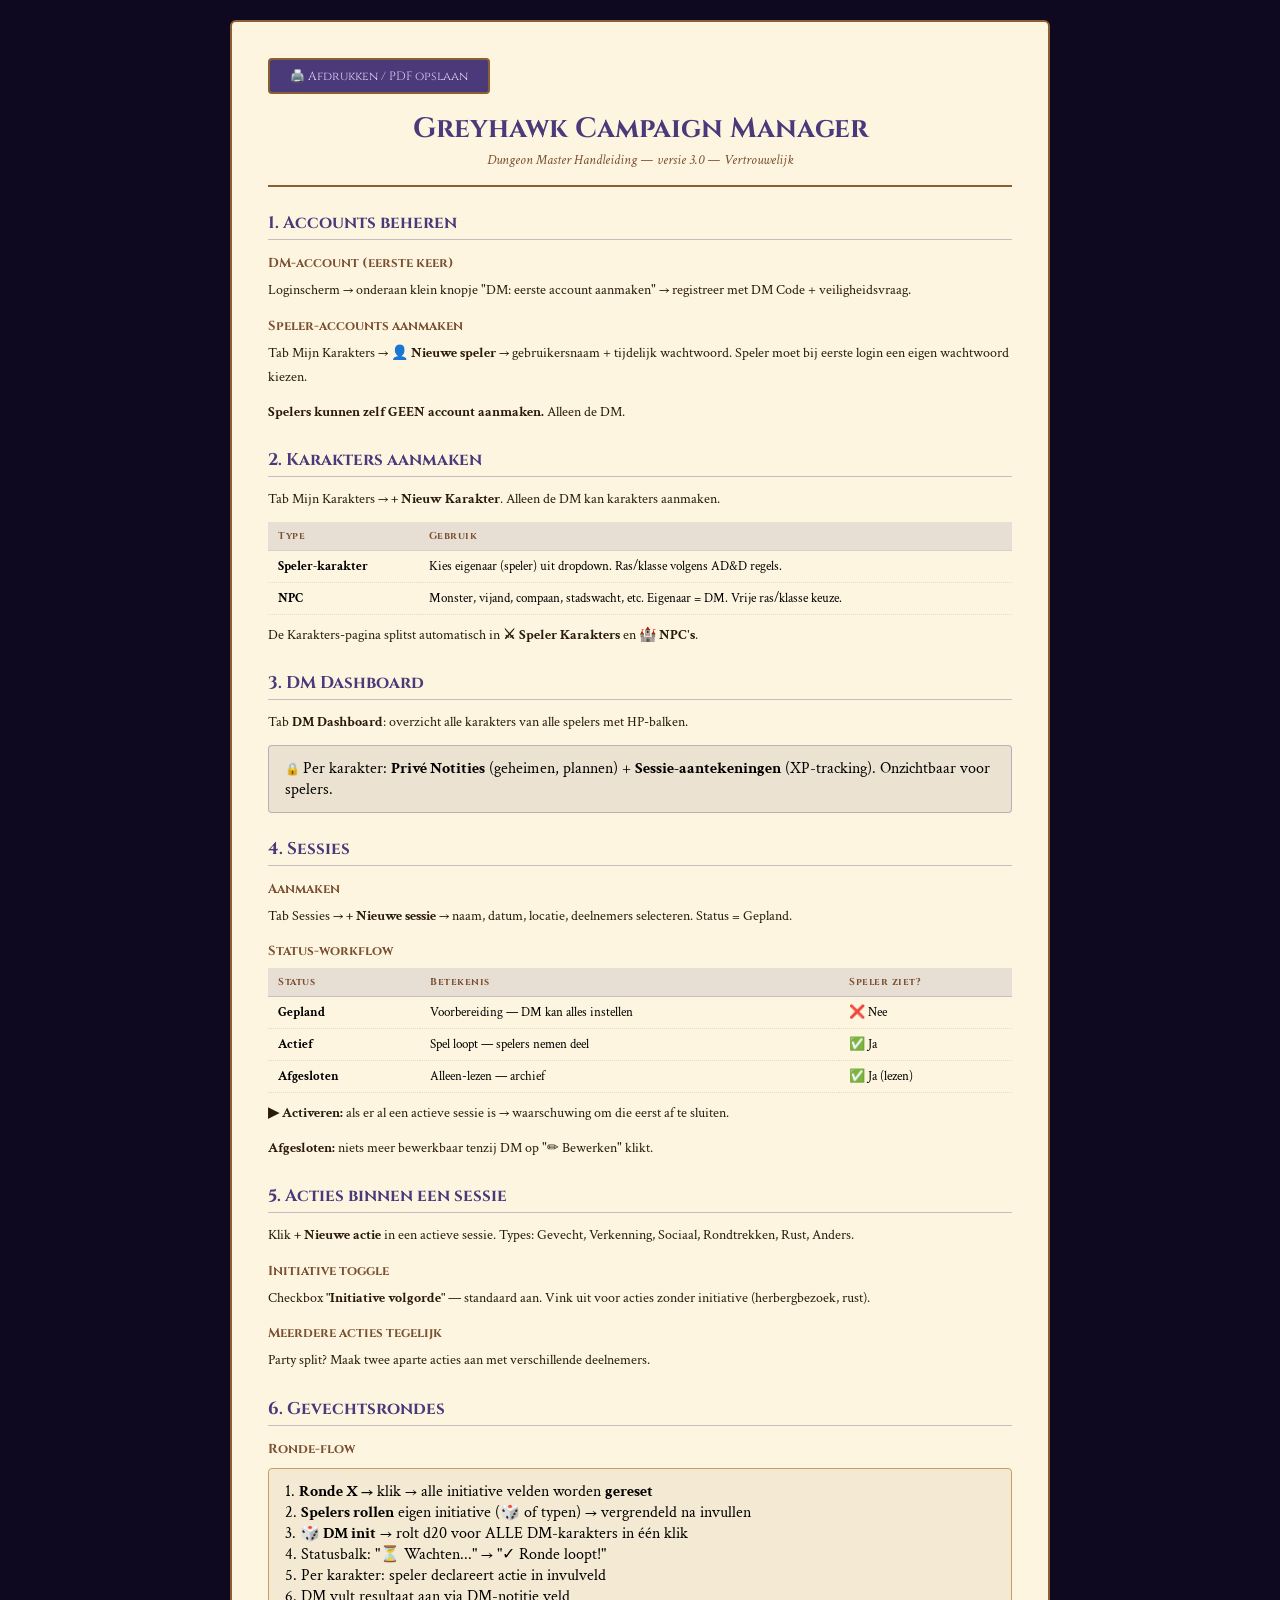
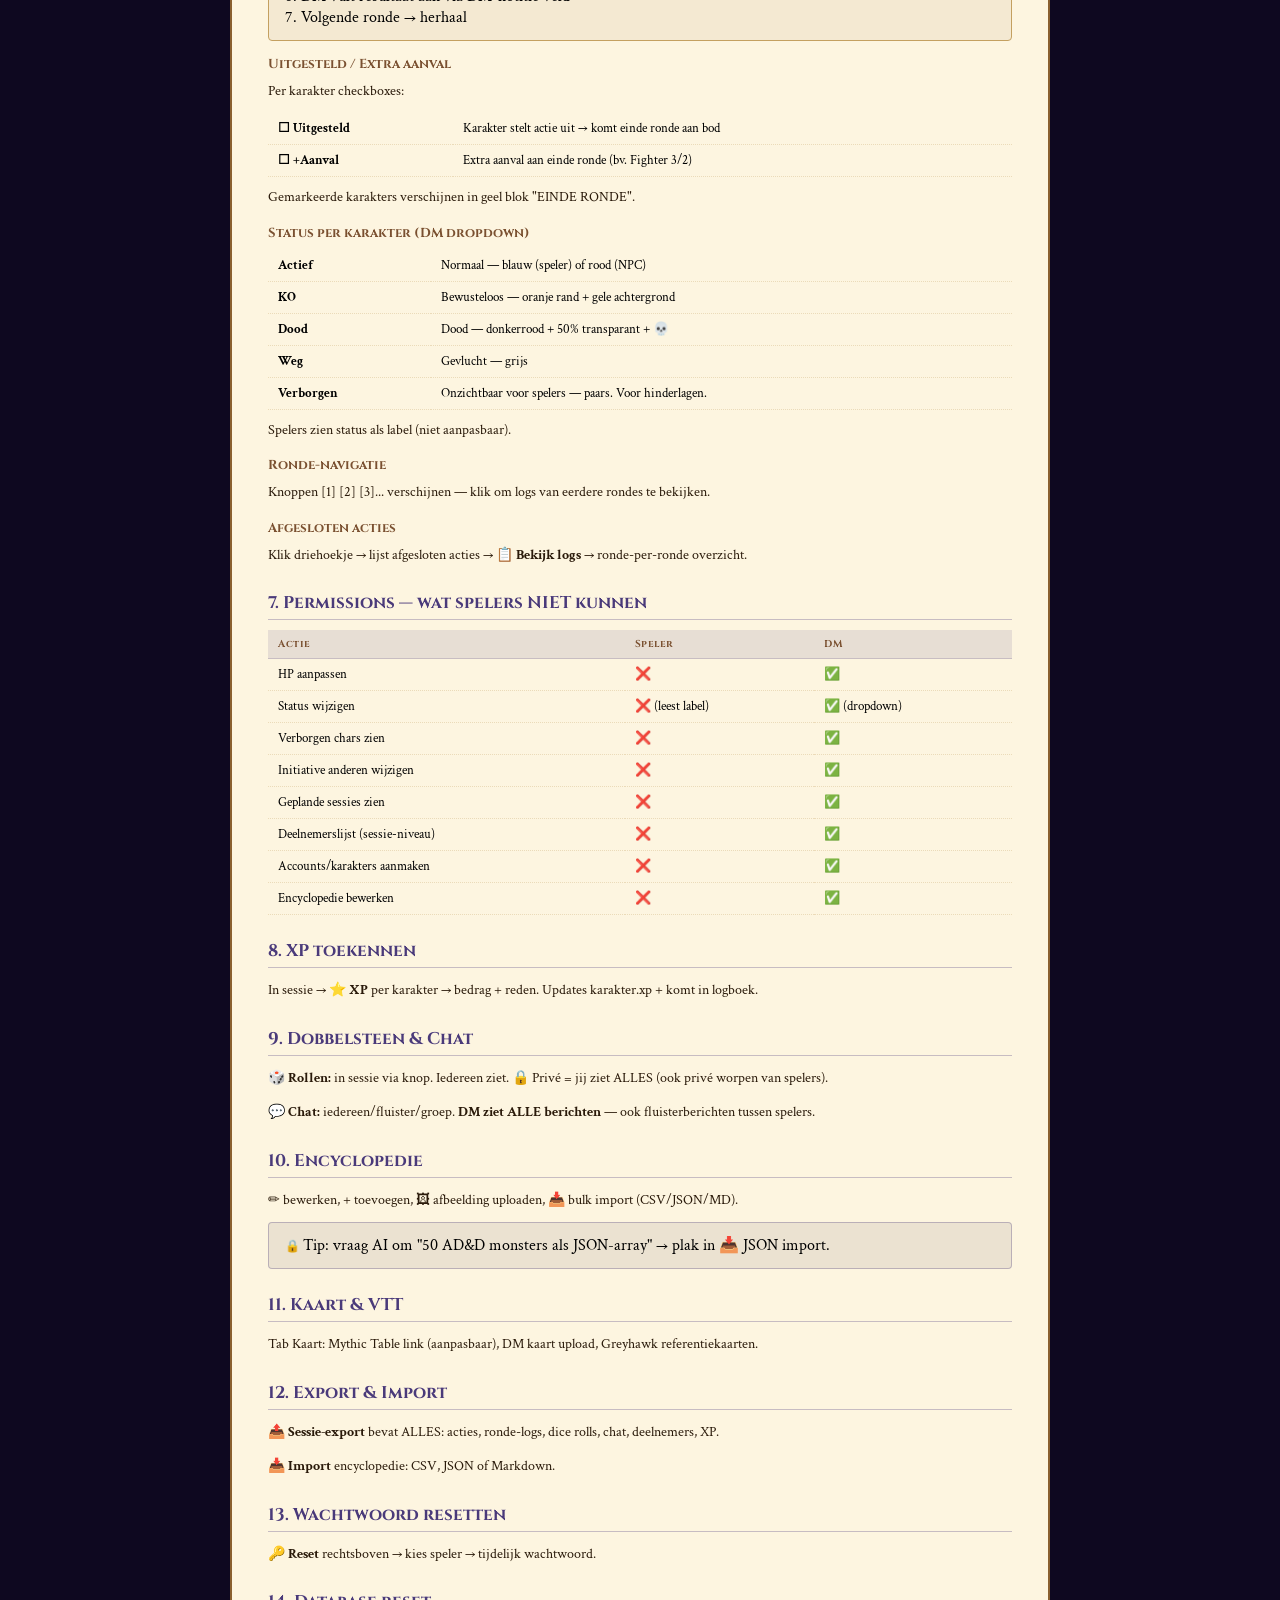
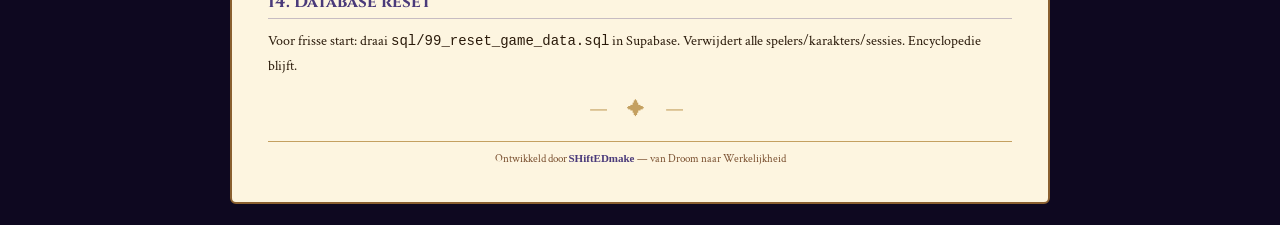
==== commit aff206b4: "v3.0.1: all documentation rewritten for v3.0 All 6 documents completely rewritten to cover v3.0 feat" ====
--- a/handleiding_dm.html
+++ b/handleiding_dm.html
@@ -6,11 +6,10 @@
 <title>Greyhawk — DM Handleiding (Vertrouwelijk)</title>
 <style>
 @import url('https://fonts.googleapis.com/css2?family=Cinzel:wght@400;600&family=Crimson+Text:ital,wght@0,400;0,600;1,400&display=swap');
-:root{--parch:#fdf5e0;--ink:#2a1a0a;--ink3:#7a5030;--border:#8a6030;--rust:#8a2010;--blue2:#2a5a9a;--divider:#c4a060;--dm:#1a1030;--dm2:#4a3a7a;--dmt:#c0a0f0;}
+:root{--parch:#fdf5e0;--ink:#2a1a0a;--ink3:#7a5030;--border:#8a6030;--rust:#8a2010;--blue2:#2a5a9a;--divider:#c4a060;--dm2:#4a3a7a;--dmt:#c0a0f0;}
 *{box-sizing:border-box;margin:0;padding:0;}
 body{background:#0e0820;font-family:'Crimson Text',serif;padding:20px;}
 .page{max-width:820px;margin:0 auto;background:var(--parch);border:2px solid var(--border);border-radius:6px;padding:36px;position:relative;}
-.page::before{content:'';position:absolute;inset:8px;border:1px solid var(--divider);border-radius:3px;pointer-events:none;}
 h1{font-family:'Cinzel',serif;font-size:28px;color:var(--dm2);text-align:center;margin-bottom:4px;}
 .sub{text-align:center;font-style:italic;color:var(--ink3);font-size:14px;margin-bottom:24px;padding-bottom:16px;border-bottom:2px solid var(--border);}
 h2{font-family:'Cinzel',serif;font-size:17px;color:var(--dm2);margin:24px 0 10px;padding-bottom:5px;border-bottom:1px solid rgba(74,58,122,.3);}
@@ -18,12 +17,8 @@
 p{font-size:14px;color:var(--ink);line-height:1.75;margin-bottom:10px;}
 .box{background:rgba(139,96,48,.08);border:1px solid var(--divider);border-radius:4px;padding:12px 16px;margin:10px 0;}
 .dm-box{background:rgba(26,16,48,.08);border:1px solid rgba(74,58,122,.3);border-radius:4px;padding:12px 16px;margin:10px 0;}
-.dm-box::before{content:'🔒 DM ONLY: ';font-family:'Cinzel',serif;font-size:10px;font-weight:600;color:var(--dm2);letter-spacing:.5px;}
+.dm-box::before{content:'🔒 ';font-size:12px;}
 .warn{background:rgba(138,32,16,.06);border:1px solid rgba(138,32,16,.25);border-radius:4px;padding:10px 14px;margin:10px 0;}
-.step{display:flex;gap:12px;margin-bottom:12px;align-items:flex-start;}
-.n{background:var(--dm2);color:#e0d0f0;border-radius:50%;width:26px;height:26px;display:flex;align-items:center;justify-content:center;font-family:'Cinzel',serif;font-size:12px;font-weight:600;flex-shrink:0;margin-top:1px;}
-.sc{flex:1;}.sc strong{display:block;font-size:14px;color:var(--ink);margin-bottom:3px;}.sc p{margin:0;font-size:13px;}
-code{background:rgba(74,58,122,.1);border:1px solid rgba(74,58,122,.2);border-radius:3px;padding:1px 6px;font-family:monospace;font-size:12px;color:var(--dm2);}
 table{width:100%;border-collapse:collapse;font-size:13px;margin:8px 0;}
 th{background:rgba(74,58,122,.12);padding:7px 10px;text-align:left;font-family:'Cinzel',serif;font-size:10px;color:var(--ink3);letter-spacing:.5px;border-bottom:1px solid rgba(74,58,122,.2);}
 td{padding:7px 10px;border-bottom:1px dotted rgba(196,160,96,.3);}
@@ -37,121 +32,122 @@
 <button class="btn" onclick="window.print()">🖨️ Afdrukken / PDF opslaan</button>
 
 <h1>Greyhawk Campaign Manager</h1>
-<div class="sub">Dungeon Master Handleiding — versie 1.7 — Vertrouwelijk</div>
+<div class="sub">Dungeon Master Handleiding — versie 3.0 — Vertrouwelijk</div>
 
-<h2>1. DM Account aanmaken</h2>
-<div class="step"><div class="n">1</div><div class="sc"><strong>Registreer met de DM Code</strong><p>Vul bij registratie de DM Code in → extra vak verschijnt voor <strong>veiligheidsvraag</strong>.</p></div></div>
-<div class="step"><div class="n">2</div><div class="sc"><strong>Stel veiligheidsvraag in</strong><p>Bv. "Naam van mijn eerste karakter?" — gebruik dit als je je wachtwoord vergeet.</p></div></div>
-<div class="step"><div class="n">3</div><div class="sc"><strong>Na login: "Dungeon Master" badge + extra tabs</strong></div></div>
+<h2>1. Accounts beheren</h2>
+<h3>DM-account (eerste keer)</h3>
+<p>Loginscherm → onderaan klein knopje "DM: eerste account aanmaken" → registreer met DM Code + veiligheidsvraag.</p>
+<h3>Speler-accounts aanmaken</h3>
+<p>Tab Mijn Karakters → <strong>👤 Nieuwe speler</strong> → gebruikersnaam + tijdelijk wachtwoord. Speler moet bij eerste login een eigen wachtwoord kiezen.</p>
+<p><strong>Spelers kunnen zelf GEEN account aanmaken.</strong> Alleen de DM.</p>
 
-<h2>2. DM Dashboard</h2>
-<p>Tab <strong>DM Dashboard</strong> toont alle karakters van alle spelers. HP-balken (groen/geel/rood), inactieve karakters uitgevaagd, en een preview van je privé DM-notities per karakter.</p>
+<h2>2. Karakters aanmaken</h2>
+<p>Tab Mijn Karakters → <strong>+ Nieuw Karakter</strong>. Alleen de DM kan karakters aanmaken.</p>
+<table>
+<tr><th>Type</th><th>Gebruik</th></tr>
+<tr><td><strong>Speler-karakter</strong></td><td>Kies eigenaar (speler) uit dropdown. Ras/klasse volgens AD&D regels.</td></tr>
+<tr><td><strong>NPC</strong></td><td>Monster, vijand, compaan, stadswacht, etc. Eigenaar = DM. Vrije ras/klasse keuze.</td></tr>
+</table>
+<p>De Karakters-pagina splitst automatisch in <strong>⚔ Speler Karakters</strong> en <strong>🏰 NPC's</strong>.</p>
 
-<h2>3. Karakters bewerken</h2>
-<p>Als DM kan je <strong>alle karakters</strong> bekijken en bewerken:</p>
+<h2>3. DM Dashboard</h2>
+<p>Tab <strong>DM Dashboard</strong>: overzicht alle karakters van alle spelers met HP-balken.</p>
+<div class="dm-box">Per karakter: <strong>Privé Notities</strong> (geheimen, plannen) + <strong>Sessie-aantekeningen</strong> (XP-tracking). Onzichtbaar voor spelers.</div>
+
+<h2>4. Sessies</h2>
+<h3>Aanmaken</h3>
+<p>Tab Sessies → <strong>+ Nieuwe sessie</strong> → naam, datum, locatie, deelnemers selecteren. Status = Gepland.</p>
+<h3>Status-workflow</h3>
+<table>
+<tr><th>Status</th><th>Betekenis</th><th>Speler ziet?</th></tr>
+<tr><td><strong>Gepland</strong></td><td>Voorbereiding — DM kan alles instellen</td><td>❌ Nee</td></tr>
+<tr><td><strong>Actief</strong></td><td>Spel loopt — spelers nemen deel</td><td>✅ Ja</td></tr>
+<tr><td><strong>Afgesloten</strong></td><td>Alleen-lezen — archief</td><td>✅ Ja (lezen)</td></tr>
+</table>
+<p><strong>▶ Activeren:</strong> als er al een actieve sessie is → waarschuwing om die eerst af te sluiten.</p>
+<p><strong>Afgesloten:</strong> niets meer bewerkbaar tenzij DM op "✏ Bewerken" klikt.</p>
+
+<h2>5. Acties binnen een sessie</h2>
+<p>Klik <strong>+ Nieuwe actie</strong> in een actieve sessie. Types: Gevecht, Verkenning, Sociaal, Rondtrekken, Rust, Anders.</p>
+<h3>Initiative toggle</h3>
+<p>Checkbox <strong>"Initiative volgorde"</strong> — standaard aan. Vink uit voor acties zonder initiative (herbergbezoek, rust).</p>
+<h3>Meerdere acties tegelijk</h3>
+<p>Party split? Maak twee aparte acties aan met verschillende deelnemers.</p>
+
+<h2>6. Gevechtsrondes</h2>
+<h3>Ronde-flow</h3>
 <div class="box">
-HP/XP/stats aanpassen · Wapens/items/spreuken toevoegen/verwijderen · Profielfoto uploaden · Inactief zetten of verwijderen · Privé DM-notities schrijven · Sessie-aantekeningen bijhouden
+1. <strong>Ronde X →</strong> klik → alle initiative velden worden <strong>gereset</strong><br>
+2. <strong>Spelers rollen</strong> eigen initiative (🎲 of typen) → vergrendeld na invullen<br>
+3. <strong>🎲 DM init</strong> → rolt d20 voor ALLE DM-karakters in één klik<br>
+4. Statusbalk: "⏳ Wachten..." → "✓ Ronde loopt!"<br>
+5. Per karakter: speler declareert actie in invulveld<br>
+6. DM vult resultaat aan via DM-notitie veld<br>
+7. Volgende ronde → herhaal
 </div>
 
-<h2>4. DM Privé Notities</h2>
-<div class="dm-box">Twee velden per karakter, <strong>onzichtbaar voor spelers</strong>:<br>
-<strong>Privé Notities</strong> — geheimen, zwaktes, verhaalplannen<br>
-<strong>Sessie-aantekeningen</strong> — voor XP-berekening en verhaalontwikkeling</div>
+<h3>Uitgesteld / Extra aanval</h3>
+<p>Per karakter checkboxes:</p>
+<table>
+<tr><td><strong>☐ Uitgesteld</strong></td><td>Karakter stelt actie uit → komt einde ronde aan bod</td></tr>
+<tr><td><strong>☐ +Aanval</strong></td><td>Extra aanval aan einde ronde (bv. Fighter 3/2)</td></tr>
+</table>
+<p>Gemarkeerde karakters verschijnen in geel blok "EINDE RONDE".</p>
 
-<h2>5. Sessies aanmaken &amp; beheren 📅</h2>
-<div class="step"><div class="n">1</div><div class="sc"><strong>Tab Sessies → + Nieuwe sessie</strong><p>Naam, datum, locatie, samenvatting (publiek), DM-notities (privé).</p></div></div>
-<div class="step"><div class="n">2</div><div class="sc"><strong>Selecteer deelnemers</strong><p>Vink aan welke karakters meedoen. Inactieve karakters staan er ook bij (voor flashbacks).</p></div></div>
-<div class="step"><div class="n">3</div><div class="sc"><strong>Status</strong><p>Gepland → Actief → Afgesloten. Wijzig wanneer je wilt.</p></div></div>
+<h3>Status per karakter (DM dropdown)</h3>
+<table>
+<tr><td><strong>Actief</strong></td><td>Normaal — blauw (speler) of rood (NPC)</td></tr>
+<tr><td><strong>KO</strong></td><td>Bewusteloos — oranje rand + gele achtergrond</td></tr>
+<tr><td><strong>Dood</strong></td><td>Dood — donkerrood + 50% transparant + 💀</td></tr>
+<tr><td><strong>Weg</strong></td><td>Gevlucht — grijs</td></tr>
+<tr><td><strong>Verborgen</strong></td><td>Onzichtbaar voor spelers — paars. Voor hinderlagen.</td></tr>
+</table>
+<p>Spelers zien status als label (niet aanpasbaar).</p>
 
-<h2>6. Gevechten beheren ⚔️</h2>
-<p>Open een sessie → klik <strong>⚔️ Start gevecht</strong>. Het gevechts-panel verschijnt.</p>
+<h3>Ronde-navigatie</h3>
+<p>Knoppen [1] [2] [3]... verschijnen — klik om logs van eerdere rondes te bekijken.</p>
 
-<h3>Initiative</h3>
-<div class="box">
-<strong>Spelers</strong> vullen zelf hun initiative-worp in (d6 + DEX modifier) via het invulveld naast hun karakter.<br>
-<strong>DM</strong> klikt <strong>"🎲 Gooi init voor DM-karakters"</strong> → rolt alleen voor vijanden en NPCs die jij bestuurt.<br>
-<strong>Sorteer</strong> → laagste initiative = eerste beurt (AD&amp;D 1e regel).
-</div>
+<h3>Afgesloten acties</h3>
+<p>Klik driehoekje → lijst afgesloten acties → <strong>📋 Bekijk logs</strong> → ronde-per-ronde overzicht.</p>
 
-<h3>Rondes &amp; acties</h3>
-<div class="step"><div class="n">1</div><div class="sc"><strong>Per karakter: 📋 Actie</strong><p>Klik om vast te leggen wat het karakter doet: aanval, spreuk, verdediging, vlucht. Plus het resultaat (raak/mis, schade). Wordt bewaard per ronde.</p></div></div>
-<div class="step"><div class="n">2</div><div class="sc"><strong>Ronde X →</strong><p>Klik om naar de volgende ronde te gaan. Actielog van de vorige ronde blijft zichtbaar.</p></div></div>
-<div class="step"><div class="n">3</div><div class="sc"><strong>✓ Einde gevecht</strong><p>Sluit het gevecht af.</p></div></div>
-
-<h3>Tijdens het gevecht</h3>
+<h2>7. Permissions — wat spelers NIET kunnen</h2>
 <table>
-<tr><th>Actie</th><th>Hoe</th></tr>
-<tr><td>HP aanpassen</td><td>Typ direct in het HP-veld naast elk karakter</td></tr>
-<tr><td>Status wijzigen</td><td>Dropdown: Actief / Bewusteloos / Dood / Gevlucht</td></tr>
-<tr><td>+ Vijand toevoegen</td><td>Klik "+ Vijand" → naam + aantal + HP. Worden als aparte entries toegevoegd</td></tr>
-<tr><td>Wie bestuurt wie</td><td>Klik 🎮 → verander naar "DM", andere spelernaam, of "owner" (terug naar eigen speler)</td></tr>
+<tr><th>Actie</th><th>Speler</th><th>DM</th></tr>
+<tr><td>HP aanpassen</td><td>❌</td><td>✅</td></tr>
+<tr><td>Status wijzigen</td><td>❌ (leest label)</td><td>✅ (dropdown)</td></tr>
+<tr><td>Verborgen chars zien</td><td>❌</td><td>✅</td></tr>
+<tr><td>Initiative anderen wijzigen</td><td>❌</td><td>✅</td></tr>
+<tr><td>Geplande sessies zien</td><td>❌</td><td>✅</td></tr>
+<tr><td>Deelnemerslijst (sessie-niveau)</td><td>❌</td><td>✅</td></tr>
+<tr><td>Accounts/karakters aanmaken</td><td>❌</td><td>✅</td></tr>
+<tr><td>Encyclopedie bewerken</td><td>❌</td><td>✅</td></tr>
 </table>
 
-<h3>Karakter overnemen / doorgeven</h3>
-<div class="dm-box">Bij afwezigheid van een speler: klik 🎮 naast het karakter → typ de naam van de speler die het overneemt, of "DM" als jij het speelt. Meerdere karakters per speler is geen probleem.</div>
+<h2>8. XP toekennen</h2>
+<p>In sessie → <strong>⭐ XP</strong> per karakter → bedrag + reden. Updates karakter.xp + komt in logboek.</p>
 
-<h2>7. XP toekennen ⭐</h2>
-<div class="step"><div class="n">1</div><div class="sc"><strong>Open sessie → ⭐ XP naast een karakter</strong></div></div>
-<div class="step"><div class="n">2</div><div class="sc"><strong>Bedrag + reden invullen</strong><p>Reden komt in het persoonlijk logboek van de speler ("Sessie-XP: +500 (hydra verslagen)").</p></div></div>
-<div class="step"><div class="n">3</div><div class="sc"><strong>Karakter XP wordt automatisch bijgewerkt</strong></div></div>
+<h2>9. Dobbelsteen &amp; Chat</h2>
+<p><strong>🎲 Rollen:</strong> in sessie via knop. Iedereen ziet. 🔒 Privé = jij ziet ALLES (ook privé worpen van spelers).</p>
+<p><strong>💬 Chat:</strong> iedereen/fluister/groep. <strong>DM ziet ALLE berichten</strong> — ook fluisterberichten tussen spelers.</p>
 
-<h2>8. Wachtwoord resetten</h2>
-<p>Klik <strong>🔑 Reset</strong> rechtsboven → kies speler → stel tijdelijk wachtwoord in. Speler wordt bij login verplicht een nieuw te kiezen.</p>
+<h2>10. Encyclopedie</h2>
+<p>✏ bewerken, + toevoegen, 🖼 afbeelding uploaden, 📥 bulk import (CSV/JSON/MD).</p>
+<div class="dm-box">Tip: vraag AI om "50 AD&D monsters als JSON-array" → plak in 📥 JSON import.</div>
 
-<h2>9. Encyclopedie beheren</h2>
-<table>
-<tr><th>Actie</th><th>Hoe</th></tr>
-<tr><td>Bewerken</td><td>✏ knop naast elk item → pas velden aan → Opslaan</td></tr>
-<tr><td>Verwijderen</td><td>✏ → Verwijderen knop</td></tr>
-<tr><td>Toevoegen</td><td>Formulier onderaan Encyclopedie pagina</td></tr>
-<tr><td>Afbeelding</td><td>In edit/add: 🖼 veld → URL plakken of bestand uploaden (max 2MB)</td></tr>
-<tr><td>Bulk import</td><td>📥 Importeren → CSV, JSON of Markdown. Kolom <code>name</code> verplicht.</td></tr>
-</table>
-<div class="dm-box">
-<strong>Tip — snel 100 entries toevoegen:</strong> vraag aan ChatGPT/Claude: <em>"Geef me 50 AD&amp;D 1e monsters in JSON-array met velden: name, ac (int), hp_dice, thac0 (int), damage, move (int), alignment, description"</em>. Plak in 📥 Importeren → JSON → klaar.
-</div>
+<h2>11. Kaart &amp; VTT</h2>
+<p>Tab Kaart: Mythic Table link (aanpasbaar), DM kaart upload, Greyhawk referentiekaarten.</p>
 
-<h2>10. Kaart &amp; Mythic Table</h2>
-<p>Tab <strong>Kaart</strong>: link naar Mythic Table (speelveld met tokens, fog of war) + Greyhawk referentiekaarten. DM kan:</p>
-<ul style="font-size:13px;margin:4px 0 4px 20px;">
-<li>Mythic Table link aanpassen (voor als je een andere sessie-URL hebt)</li>
-<li>Eigen kaart uploaden (JPG/PNG, max 5MB) of externe URL plakken</li>
-</ul>
+<h2>12. Export &amp; Import</h2>
+<p><strong>📤 Sessie-export</strong> bevat ALLES: acties, ronde-logs, dice rolls, chat, deelnemers, XP.</p>
+<p><strong>📥 Import</strong> encyclopedie: CSV, JSON of Markdown.</p>
 
-<h2>11. Dobbelsteen rollen in sessie 🎲</h2>
-<p>Onderaan elke sessie: <strong>🎲 Dobbelsteen log</strong> met knop <strong>🎲 Gooi dobbelsteen</strong>.</p>
-<div class="box">
-<strong>Iedereen ziet elkaars worpen</strong> — transparant. Formule + resultaat + waarvoor + wie.<br>
-<strong>🔒 Privé worp:</strong> speler vinkt aan → alleen hij + jij (DM) zien het resultaat. Andere spelers weten niet eens dat er gerold werd.<br>
-<strong>Jij als DM ziet ALLES</strong> — ook alle privé worpen van alle spelers.
-</div>
+<h2>13. Wachtwoord resetten</h2>
+<p><strong>🔑 Reset</strong> rechtsboven → kies speler → tijdelijk wachtwoord.</p>
 
-<h2>12. Chat in sessie 💬</h2>
-<p>Onderaan elke sessie: <strong>💬 Chat</strong>. Spelers en DM kunnen berichten sturen.</p>
-<table>
-<tr><th>Kanaal</th><th>Wie ziet het</th></tr>
-<tr><td>💬 Iedereen</td><td>Alle deelnemers</td></tr>
-<tr><td>🔒 Fluister naar DM</td><td>Alleen afzender + jij</td></tr>
-<tr><td>🔒 Fluister naar [speler]</td><td>Alleen afzender + die speler + jij</td></tr>
-<tr><td>🔒 Groepje</td><td>Alleen afzender + geselecteerden + jij</td></tr>
-</table>
-<div class="dm-box">Jij als DM ziet ALLE berichten — ook fluisterberichten tussen spelers onderling. Chat vernieuwd elke 5 seconden. Alle berichten worden bewaard per sessie.</div>
-
-<h2>13. Export &amp; import</h2>
-<p>📤 <strong>Export</strong> op karakter, sessie of encyclopedie: JSON, Markdown, PDF of CSV.</p>
-<p>📥 <strong>Import</strong> op encyclopedie: CSV, JSON of Markdown-tabel.</p>
-
-<h2>14. Tools</h2>
-<p>Tab <strong>Tools</strong>: 🎲 Dobbelstenen roller (los van sessie), 🎯 THAC0 calculator, ⭐ XP-per-monster tabel.</p>
+<h2>14. Database reset</h2>
+<p>Voor frisse start: draai <code>sql/99_reset_game_data.sql</code> in Supabase. Verwijdert alle spelers/karakters/sessies. Encyclopedie blijft.</p>
 
 <div class="ornament">⸻ ✦ ⸻</div>
-<div class="dm-box" style="margin-bottom:0;">
-Snelle referentie:<br>
-App: <code>sergehanssens.github.io/greyhawk-campaign</code><br>
-Mythic Table: <code>fp.mythictable.com/play/...</code><br>
-Database: supabase.com → greyhawk-dnd project<br>
-GitHub: github.com/SergeHanssens/greyhawk-campaign
-</div>
 <div style="margin-top:20px;text-align:center;font-size:11px;color:#7a5030;border-top:1px solid #c4a060;padding-top:10px;">
   Ontwikkeld door <a href="https://shiftedmake.com" style="color:#4a3a7a;text-decoration:none;font-weight:600;">SHiftEDmake</a> — van Droom naar Werkelijkheid
 </div>
